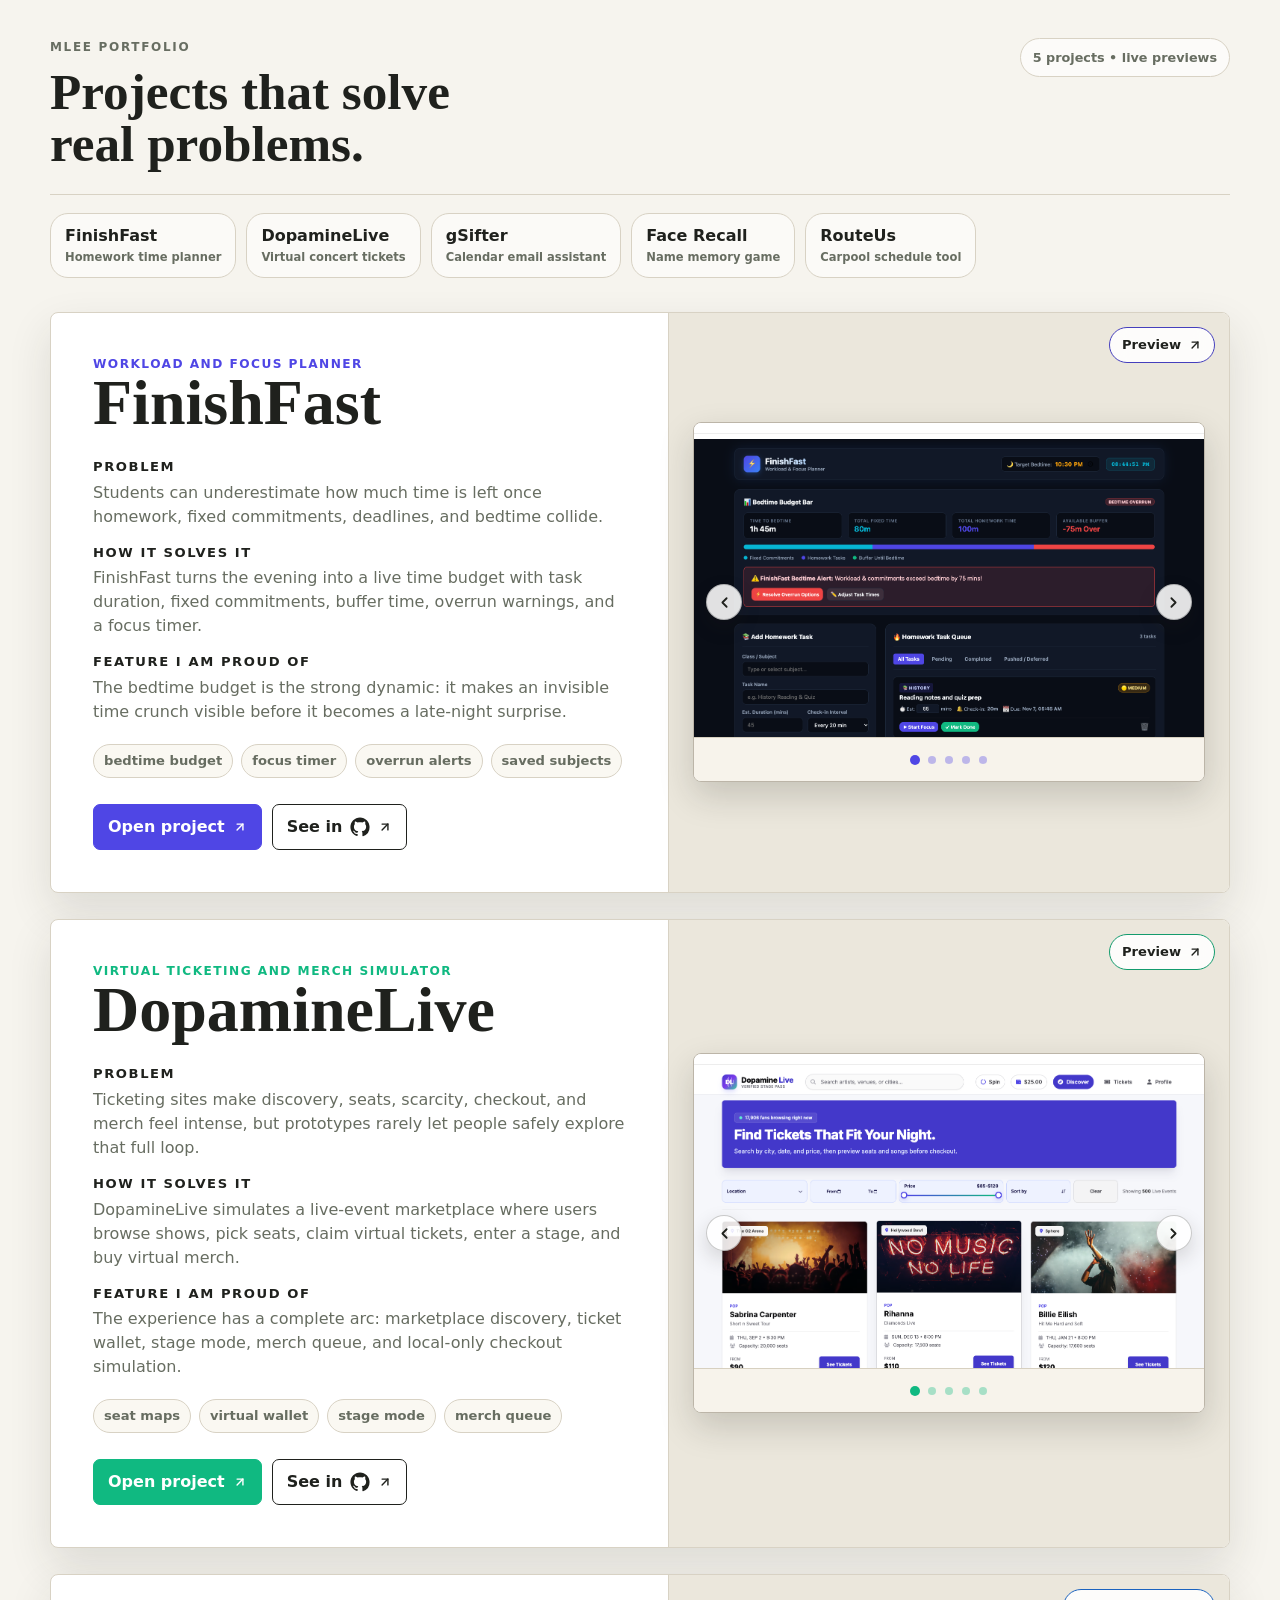
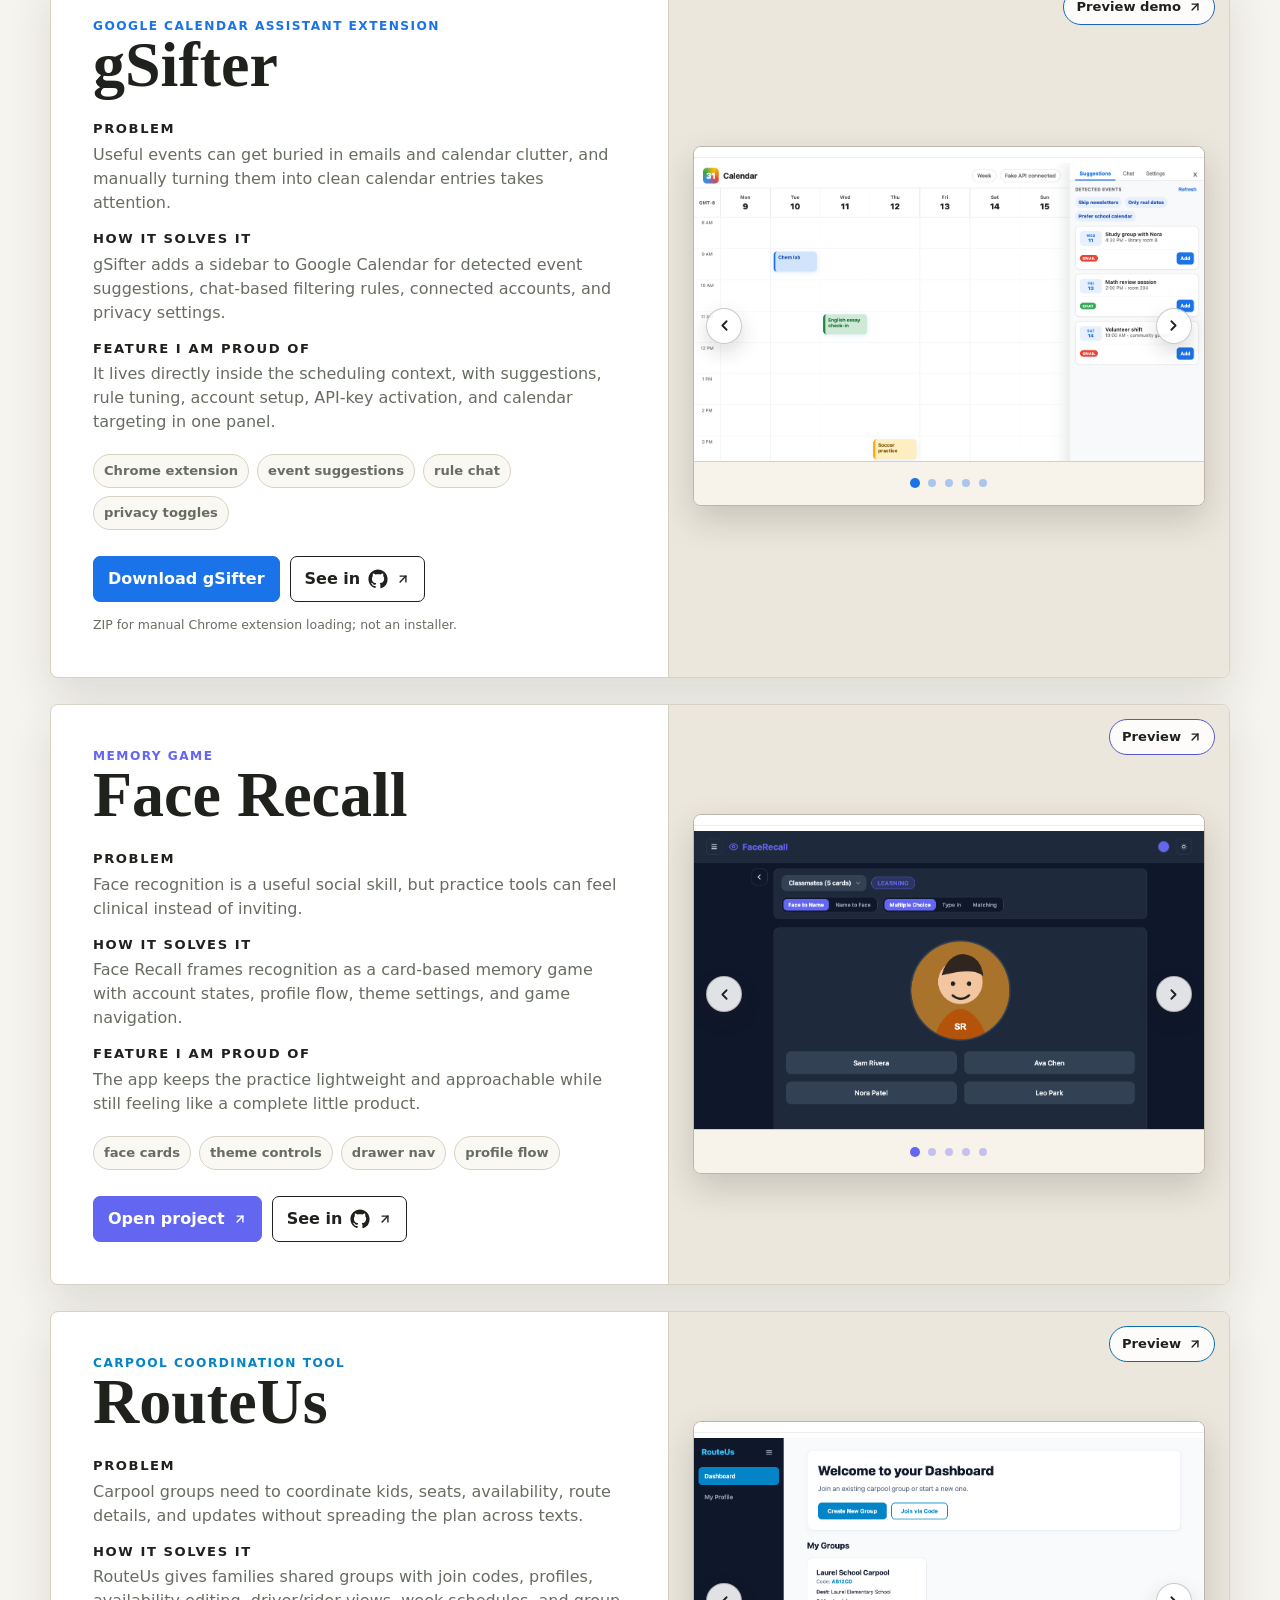
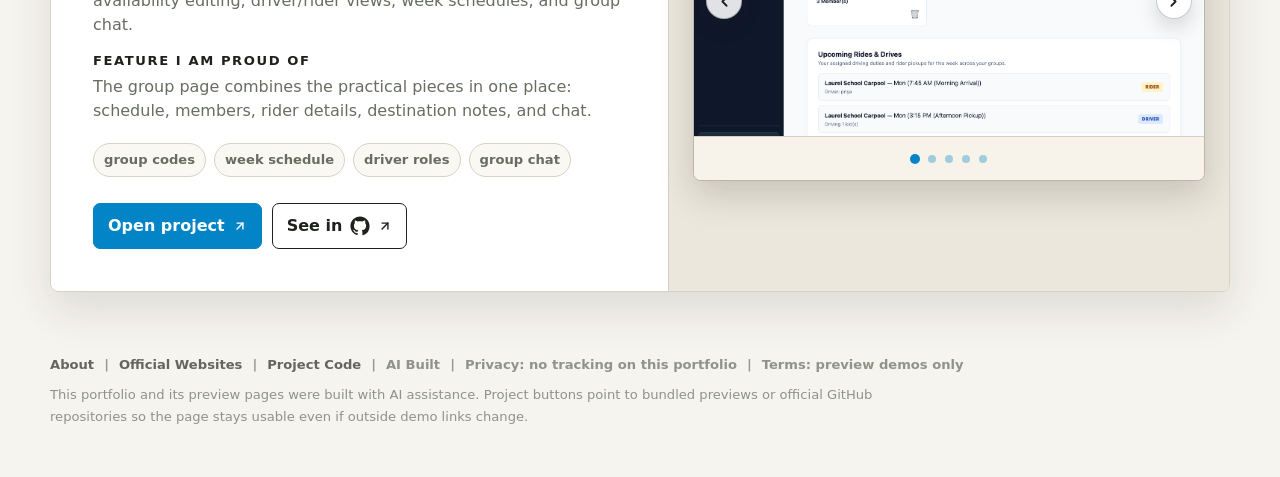
==== index.html @ 90cc6306 "Normalize portfolio preview frames with consistent top lining" ====
<!DOCTYPE html>
<html lang="en">
<head>
  <meta charset="UTF-8">
  <meta name="viewport" content="width=device-width, initial-scale=1.0">
  <title>MLee Portfolio</title>
  <style>
    :root {
      --bg: #f6f4ee;
      --surface: #ffffff;
      --surface-soft: #ebe7dc;
      --ink: #1f211d;
      --muted: #676d61;
      --line: #d8d2c4;
      --shadow: 0 18px 44px rgba(44, 42, 34, 0.12);
      --green: #477463;
      --red: #c8583d;
      --blue: #3d6d8f;
      --violet: #6d6194;
      --gold: #a9732b;
      --radius: 8px;
    }

    * {
      box-sizing: border-box;
    }

    html {
      scroll-behavior: smooth;
    }

    body {
      margin: 0;
      background: var(--bg);
      color: var(--ink);
      font-family: Inter, ui-sans-serif, system-ui, -apple-system, BlinkMacSystemFont, "Segoe UI", sans-serif;
      line-height: 1.5;
    }

    a {
      color: inherit;
    }

    .page {
      width: min(1180px, calc(100% - 36px));
      margin: 0 auto;
    }

    header {
      padding: 38px 0 24px;
      border-bottom: 1px solid var(--line);
      display: flex;
      align-items: flex-start;
      justify-content: space-between;
      gap: 24px;
    }

    .eyebrow {
      margin: 0 0 10px;
      color: var(--muted);
      text-transform: uppercase;
      letter-spacing: 0.14em;
      font-size: 0.75rem;
      font-weight: 800;
    }

    h1 {
      margin: 0;
      max-width: 720px;
      font-size: clamp(2.05rem, 4vw, 3.75rem);
      line-height: 1.02;
      letter-spacing: 0;
      font-family: Georgia, "Times New Roman", serif;
      font-weight: 700;
    }

    .headline-line {
      white-space: nowrap;
    }

    .site-corner {
      border: 1px solid var(--line);
      border-radius: 999px;
      background: rgba(255, 255, 255, 0.66);
      color: var(--muted);
      padding: 9px 12px;
      font-size: 0.8rem;
      font-weight: 850;
      white-space: nowrap;
    }

    .back-top {
      position: fixed;
      right: 22px;
      bottom: 22px;
      width: 48px;
      height: 48px;
      border: 1px solid var(--line);
      border-radius: 50%;
      background: rgba(255, 255, 255, 0.9);
      color: var(--ink);
      display: grid;
      place-items: center;
      box-shadow: 0 12px 30px rgba(44, 42, 34, 0.16);
      cursor: pointer;
      opacity: 0;
      pointer-events: none;
      transform: translateY(10px);
      transition: opacity 180ms ease, transform 180ms ease;
      z-index: 10;
      backdrop-filter: blur(10px);
    }

    .back-top.is-visible {
      opacity: 1;
      pointer-events: auto;
      transform: translateY(0);
    }

    .back-top:hover,
    .back-top:focus-visible {
      outline: 3px solid rgba(31, 33, 29, 0.12);
      outline-offset: 3px;
    }

    .nav {
      display: flex;
      flex-wrap: wrap;
      gap: 10px;
      padding: 18px 0 34px;
    }

    .nav a {
      text-decoration: none;
      padding: 10px 14px;
      border: 1px solid var(--line);
      border-radius: 18px;
      background: rgba(255, 255, 255, 0.55);
      color: var(--muted);
      font-size: 0.88rem;
      font-weight: 700;
      display: grid;
      gap: 1px;
      min-width: 150px;
    }

    .nav a:hover,
    .nav a:focus-visible {
      background: var(--ink);
      color: #fff;
      outline: none;
    }

    .nav strong {
      color: var(--ink);
      font-size: 1rem;
    }

    .nav a:hover strong,
    .nav a:focus-visible strong {
      color: #fff;
    }

    .nav small {
      font-size: 0.72rem;
      font-weight: 750;
    }

    .project {
      --accent: var(--green);
      margin: 0 0 26px;
      background: var(--surface);
      border: 1px solid var(--line);
      border-radius: var(--radius);
      box-shadow: var(--shadow);
      overflow: hidden;
      position: relative;
    }

    .project-toolbar {
      position: absolute;
      top: 14px;
      right: 14px;
      z-index: 2;
      display: flex;
      gap: 8px;
    }

    .mini-link {
      min-height: 36px;
      display: inline-flex;
      align-items: center;
      justify-content: center;
      gap: 7px;
      border-radius: 999px;
      border: 1px solid color-mix(in srgb, var(--accent), #1f211d 20%);
      background: rgba(255, 255, 255, 0.88);
      color: var(--ink);
      padding: 7px 12px;
      text-decoration: none;
      font-size: 0.82rem;
      font-weight: 900;
      backdrop-filter: blur(10px);
    }

    .project-grid {
      display: grid;
      grid-template-columns: minmax(0, 1.05fr) minmax(360px, 0.95fr);
      gap: 0;
      min-height: 460px;
    }

    .project-copy {
      padding: clamp(22px, 4vw, 42px);
      display: flex;
      flex-direction: column;
      justify-content: space-between;
      gap: 26px;
      border-right: 1px solid var(--line);
    }

    .project-top {
      display: grid;
      gap: 18px;
    }

    h2 {
      margin: 0;
      font-family: Georgia, "Times New Roman", serif;
      font-size: clamp(2.5rem, 5vw, 5.8rem);
      line-height: 0.94;
      letter-spacing: 0;
    }

    .type {
      margin: 0;
      color: var(--accent);
      font-weight: 900;
      text-transform: uppercase;
      letter-spacing: 0.12em;
      font-size: 0.76rem;
    }

    .details {
      display: grid;
      gap: 14px;
      margin-top: 6px;
    }

    .detail {
      display: grid;
      gap: 4px;
    }

    .detail h3 {
      margin: 0;
      color: var(--ink);
      font-size: 0.82rem;
      text-transform: uppercase;
      letter-spacing: 0.12em;
    }

    .detail p {
      margin: 0;
      color: var(--muted);
      max-width: 64ch;
    }

    .features {
      display: flex;
      flex-wrap: wrap;
      gap: 8px;
      margin: 2px 0 0;
      padding: 0;
      list-style: none;
    }

    .features li {
      border: 1px solid var(--line);
      border-radius: 999px;
      background: #faf8f2;
      color: var(--muted);
      padding: 6px 10px;
      font-size: 0.82rem;
      font-weight: 700;
    }

    .actions {
      display: flex;
      flex-wrap: wrap;
      gap: 10px;
    }

    .button {
      min-height: 44px;
      display: inline-flex;
      align-items: center;
      justify-content: center;
      gap: 8px;
      border-radius: 7px;
      border: 1px solid var(--ink);
      padding: 10px 14px;
      text-decoration: none;
      font-weight: 850;
      background: #fff;
      color: var(--ink);
    }

    .button.primary {
      background: var(--accent);
      color: white;
      border-color: var(--accent);
    }

    .button:hover,
    .button:focus-visible {
      transform: translateY(-1px);
      outline: 3px solid color-mix(in srgb, var(--accent), transparent 72%);
      outline-offset: 2px;
    }

    .preview {
      background: var(--surface-soft);
      min-height: 460px;
      padding: 24px;
      display: grid;
      gap: 14px;
      align-content: center;
    }

    .screenshot-carousel {
      height: 360px;
      border: 1px solid #bcb5a8;
      border-radius: 8px;
      overflow: hidden;
      background: #fff;
      box-shadow: 0 14px 34px rgba(35, 32, 26, 0.18);
      display: grid;
      grid-template-rows: 1fr auto;
      position: relative;
    }

    .screenshot-carousel::before {
      content: "";
      position: absolute;
      top: 0;
      left: 0;
      right: 0;
      height: 10px;
      background: #fff;
      border-bottom: 1px solid rgba(31, 33, 29, 0.08);
      z-index: 1;
      pointer-events: none;
    }

    .screenshot-carousel:focus-visible {
      outline: 3px solid color-mix(in srgb, var(--accent), transparent 62%);
      outline-offset: 4px;
    }

    .carousel-arrow {
      position: absolute;
      top: 50%;
      transform: translateY(-50%);
      width: 36px;
      height: 36px;
      border: 1px solid rgba(31, 33, 29, 0.24);
      border-radius: 50%;
      background: rgba(255, 255, 255, 0.88);
      color: var(--ink);
      display: grid;
      place-items: center;
      cursor: pointer;
      z-index: 2;
      box-shadow: 0 8px 20px rgba(35, 32, 26, 0.16);
    }

    .carousel-arrow:hover,
    .carousel-arrow:focus-visible {
      outline: 3px solid color-mix(in srgb, var(--accent), transparent 72%);
      outline-offset: 2px;
    }

    .carousel-arrow.prev {
      left: 12px;
    }

    .carousel-arrow.next {
      right: 12px;
    }

    .dot {
      width: 8px;
      height: 8px;
      border-radius: 50%;
      background: var(--accent);
      opacity: 0.35;
      border: 0;
      padding: 0;
      cursor: pointer;
    }

    .dot.is-active {
      opacity: 1;
      transform: scale(1.25);
    }

    .shot-track {
      display: flex;
      overflow: hidden;
      scroll-snap-type: x mandatory;
      scrollbar-width: none;
    }

    .shot-track::-webkit-scrollbar {
      display: none;
    }

    .shot {
      flex: 0 0 100%;
      min-width: 100%;
      scroll-snap-align: start;
      background: #fff;
    }

    .shot img {
      display: block;
      width: 100%;
      height: 315px;
      object-fit: cover;
      object-position: top left;
    }

    .shot-dots {
      min-height: 44px;
      display: flex;
      align-items: center;
      justify-content: center;
      gap: 9px;
      background: #f7f3eb;
      border-top: 1px solid #d7d0c0;
    }

    .github-icon {
      width: 20px;
      height: 20px;
      display: block;
      flex: 0 0 auto;
    }

    .arrow-icon {
      width: 14px;
      height: 14px;
      display: block;
    }

    .download-note {
      color: var(--muted);
      font-size: 0.78rem;
      margin: -12px 0 0;
      max-width: 100%;
      white-space: nowrap;
      overflow: hidden;
      text-overflow: ellipsis;
    }

    .site-footer {
      padding: 36px 0 48px;
      color: rgba(103, 109, 97, 0.72);
      font-size: 0.82rem;
      line-height: 1.7;
    }

    .footer-links {
      display: flex;
      flex-wrap: wrap;
      gap: 7px 10px;
      align-items: center;
      margin: 0 0 8px;
      font-weight: 750;
    }

    .footer-links a {
      text-decoration: none;
      color: rgba(31, 33, 29, 0.68);
    }

    .footer-links a:hover,
    .footer-links a:focus-visible {
      color: var(--ink);
      outline: none;
    }

    .footer-separator {
      color: rgba(31, 33, 29, 0.44);
      font-weight: 900;
    }

    .footer-note {
      margin: 0;
      max-width: 860px;
    }

    @media (max-width: 900px) {
      header,
      .project-grid {
        grid-template-columns: 1fr;
      }

      header {
        display: grid;
      }

      .project-copy {
        border-right: 0;
        border-bottom: 1px solid var(--line);
      }

      .preview,
      .screenshot-carousel {
        min-height: 0;
      }

      .preview {
        padding: 18px;
      }
    }

    @media (max-width: 620px) {
      .page {
        width: min(100% - 24px, 1180px);
      }

      header {
        padding-top: 28px;
      }

      .screenshot-carousel {
        height: 245px;
      }

      .shot img {
        height: 201px;
      }

      .headline-line {
        white-space: normal;
      }

      .project-toolbar {
        position: static;
        padding: 14px 14px 0;
        justify-content: flex-end;
      }
    }
  </style>
</head>
<body>
  <div class="page">
    <header id="top">
      <div>
        <p class="eyebrow">MLee Portfolio</p>
        <h1><span class="headline-line">Projects that solve</span><br><span class="headline-line">real problems.</span></h1>
      </div>
      <div class="site-corner">5 projects • live previews</div>
    </header>

    <nav class="nav" id="nav" aria-label="Project navigation"></nav>
    <main id="projects"></main>
    <footer class="site-footer" aria-label="Portfolio information">
      <div class="footer-links">
        <a href="#top">About</a>
        <span class="footer-separator">|</span>
        <a href="https://github.com/MLee12345" target="_blank" rel="noreferrer">Official Websites</a>
        <span class="footer-separator">|</span>
        <a href="https://github.com/MLee12345" target="_blank" rel="noreferrer">Project Code</a>
        <span class="footer-separator">|</span>
        <span>AI Built</span>
        <span class="footer-separator">|</span>
        <span>Privacy: no tracking on this portfolio</span>
        <span class="footer-separator">|</span>
        <span>Terms: preview demos only</span>
      </div>
      <p class="footer-note">This portfolio and its preview pages were built with AI assistance. Project buttons point to bundled previews or official GitHub repositories so the page stays usable even if outside demo links change.</p>
    </footer>
    <button class="back-top" id="backTop" type="button" aria-label="Back to top">
      <svg aria-hidden="true" width="19" height="19" viewBox="0 0 24 24" fill="none" stroke="currentColor" stroke-width="2.6" stroke-linecap="round" stroke-linejoin="round">
        <path d="m18 15-6-6-6 6"></path>
      </svg>
    </button>

  </div>

  <script>
    const projects = [
      {
        id: "finish-fast",
        name: "FinishFast",
        repo: "finish_fast",
        type: "Workload and focus planner",
        accent: "#4f46e5",
        label: "Homework time planner",
        live: "assets/previews/finish_fast/index.html",
        code: "https://github.com/MLee12345/finish_fast",
        screenshots: [
          { src: "assets/screenshots/finish-fast-budget.png", alt: "FinishFast bedtime budget and homework queue" },
          { src: "assets/screenshots/finish-fast-overrun-options.png", alt: "FinishFast overrun resolution options" },
          { src: "assets/screenshots/finish-fast-focus.png", alt: "FinishFast focus timer screen" },
          { src: "assets/screenshots/finish-fast-checkin.png", alt: "FinishFast focus check-in prompt" },
          { src: "assets/screenshots/finish-fast-completed.png", alt: "FinishFast completed task filter" }
        ],
        problem: "Students can underestimate how much time is left once homework, fixed commitments, deadlines, and bedtime collide.",
        solution: "FinishFast turns the evening into a live time budget with task duration, fixed commitments, buffer time, overrun warnings, and a focus timer.",
        proud: "The bedtime budget is the strong dynamic: it makes an invisible time crunch visible before it becomes a late-night surprise.",
        features: ["bedtime budget", "focus timer", "overrun alerts", "saved subjects"]
      },
      {
        id: "dopamine-live",
        name: "DopamineLive",
        repo: "dopamine_live",
        type: "Virtual ticketing and merch simulator",
        accent: "#10b981",
        label: "Virtual concert tickets",
        live: "assets/previews/dopamine_live/index.html",
        code: "https://github.com/MLee12345/dopamine_live",
        screenshots: [
          { src: "assets/screenshots/dopamine-live-discover.png", alt: "DopamineLive concert discovery marketplace" },
          { src: "assets/screenshots/dopamine-live-seats.png", alt: "DopamineLive seat selection flow" },
          { src: "assets/screenshots/dopamine-live-checkout.png", alt: "DopamineLive checkout screen" },
          { src: "assets/screenshots/dopamine-live-profile.png", alt: "DopamineLive profile history screen" },
          { src: "assets/screenshots/dopamine-live-wallet.png", alt: "DopamineLive ticket wallet screen" }
        ],
        problem: "Ticketing sites make discovery, seats, scarcity, checkout, and merch feel intense, but prototypes rarely let people safely explore that full loop.",
        solution: "DopamineLive simulates a live-event marketplace where users browse shows, pick seats, claim virtual tickets, enter a stage, and buy virtual merch.",
        proud: "The experience has a complete arc: marketplace discovery, ticket wallet, stage mode, merch queue, and local-only checkout simulation.",
        features: ["seat maps", "virtual wallet", "stage mode", "merch queue"]
      },
      {
        id: "gsifter",
        name: "gSifter",
        repo: "gSifter",
        type: "Google Calendar assistant extension",
        accent: "#1a73e8",
        label: "Calendar email assistant",
        live: "assets/gsifter-demo.html",
        previewText: "Preview demo",
        code: "https://github.com/MLee12345/gSifter",
        download: "assets/gSifter-extension.zip",
        downloadNote: "ZIP for manual Chrome extension loading; not an installer.",
        screenshots: [
          { src: "assets/screenshots/gsifter-calendar-sidebar.png", alt: "gSifter mock calendar with sidebar suggestions" },
          { src: "assets/screenshots/gsifter-add-event.png", alt: "gSifter adding a detected event to the mock calendar" },
          { src: "assets/screenshots/gsifter-chat-rules.png", alt: "gSifter chat rules beside mock calendar" },
          { src: "assets/screenshots/gsifter-fake-api-rule.png", alt: "gSifter fake API chat rule saved" },
          { src: "assets/screenshots/gsifter-settings.png", alt: "gSifter fake API settings panel" }
        ],
        problem: "Useful events can get buried in emails and calendar clutter, and manually turning them into clean calendar entries takes attention.",
        solution: "gSifter adds a sidebar to Google Calendar for detected event suggestions, chat-based filtering rules, connected accounts, and privacy settings.",
        proud: "It lives directly inside the scheduling context, with suggestions, rule tuning, account setup, API-key activation, and calendar targeting in one panel.",
        features: ["Chrome extension", "event suggestions", "rule chat", "privacy toggles"]
      },
      {
        id: "face-recall",
        name: "Face Recall",
        repo: "face_recall",
        type: "Memory game",
        accent: "#6366f1",
        label: "Name memory game",
        live: "assets/previews/face_recall/index.html",
        code: "https://github.com/MLee12345/face_recall",
        screenshots: [
          { src: "assets/screenshots/face-recall-game.png", alt: "Face Recall quiz mode" },
          { src: "assets/screenshots/face-recall-match.png", alt: "Face Recall matching mode" },
          { src: "assets/screenshots/face-recall-decks.png", alt: "Face Recall deck management screen" },
          { src: "assets/screenshots/face-recall-welcome.png", alt: "Face Recall welcome screen" },
          { src: "assets/screenshots/face-recall-leaderboard.png", alt: "Face Recall leaderboard screen" }
        ],
        problem: "Face recognition is a useful social skill, but practice tools can feel clinical instead of inviting.",
        solution: "Face Recall frames recognition as a card-based memory game with account states, profile flow, theme settings, and game navigation.",
        proud: "The app keeps the practice lightweight and approachable while still feeling like a complete little product.",
        features: ["face cards", "theme controls", "drawer nav", "profile flow"]
      },
      {
        id: "route-us",
        name: "RouteUs",
        repo: "route_us",
        type: "Carpool coordination tool",
        accent: "#0284c7",
        label: "Carpool schedule tool",
        live: "assets/previews/route_us/index.html",
        code: "https://github.com/MLee12345/route_us",
        screenshots: [
          { src: "assets/screenshots/route-us-dashboard.png", alt: "RouteUs dashboard with carpool group" },
          { src: "assets/screenshots/route-us-group.png", alt: "RouteUs group schedule calendar" },
          { src: "assets/screenshots/route-us-availability.png", alt: "RouteUs availability editing screen" },
          { src: "assets/screenshots/route-us-profile.png", alt: "RouteUs profile settings screen" },
          { src: "assets/screenshots/route-us-dark.png", alt: "RouteUs dark mode dashboard" }
        ],
        problem: "Carpool groups need to coordinate kids, seats, availability, route details, and updates without spreading the plan across texts.",
        solution: "RouteUs gives families shared groups with join codes, profiles, availability editing, driver/rider views, week schedules, and group chat.",
        proud: "The group page combines the practical pieces in one place: schedule, members, rider details, destination notes, and chat.",
        features: ["group codes", "week schedule", "driver roles", "group chat"]
      }
    ];

    function arrowIcon() {
      return `<svg class="arrow-icon" aria-hidden="true" viewBox="0 0 24 24" fill="none" stroke="currentColor" stroke-width="2.4" stroke-linecap="round" stroke-linejoin="round"><path d="M7 17 17 7"></path><path d="M7 7h10v10"></path></svg>`;
    }

    function githubIcon() {
      return `<svg class="github-icon" aria-hidden="true" viewBox="0 0 24 24" fill="currentColor"><path d="M12 .5C5.65.5.5 5.65.5 12c0 5.08 3.29 9.38 7.86 10.9.58.1.79-.25.79-.56v-2.02c-3.2.7-3.88-1.36-3.88-1.36-.52-1.33-1.28-1.69-1.28-1.69-1.05-.72.08-.7.08-.7 1.16.08 1.77 1.19 1.77 1.19 1.03 1.76 2.7 1.25 3.36.96.1-.75.4-1.25.73-1.54-2.55-.29-5.23-1.27-5.23-5.67 0-1.25.45-2.28 1.18-3.08-.12-.29-.51-1.46.11-3.04 0 0 .97-.31 3.16 1.18.92-.26 1.9-.38 2.87-.39.98 0 1.96.13 2.88.39 2.19-1.49 3.15-1.18 3.15-1.18.63 1.58.24 2.75.12 3.04.74.8 1.18 1.83 1.18 3.08 0 4.41-2.69 5.38-5.25 5.66.41.36.78 1.06.78 2.14v3.17c0 .31.21.67.8.56A11.5 11.5 0 0 0 23.5 12C23.5 5.65 18.35.5 12 .5Z"/></svg>`;
    }

    function previewMarkup(project) {
      return `
        <div class="screenshot-carousel" data-carousel="${project.id}" aria-label="${project.name} screenshots" tabindex="0">
          <button class="carousel-arrow prev" type="button" aria-label="Previous ${project.name} screenshot">
            <svg aria-hidden="true" width="17" height="17" viewBox="0 0 24 24" fill="none" stroke="currentColor" stroke-width="2.5" stroke-linecap="round" stroke-linejoin="round"><path d="m15 18-6-6 6-6"></path></svg>
          </button>
          <div class="shot-track">
            ${project.screenshots.map((shot, imageIndex) => `
              <figure class="shot" id="${project.id}-shot-${imageIndex}">
                <img src="${shot.src}" alt="${shot.alt}">
              </figure>
            `).join("")}
          </div>
          <button class="carousel-arrow next" type="button" aria-label="Next ${project.name} screenshot">
            <svg aria-hidden="true" width="17" height="17" viewBox="0 0 24 24" fill="none" stroke="currentColor" stroke-width="2.5" stroke-linecap="round" stroke-linejoin="round"><path d="m9 18 6-6-6-6"></path></svg>
          </button>
          <div class="shot-dots" aria-label="${project.name} screenshot pages">
            ${project.screenshots.map((_, imageIndex) => `<button class="dot ${imageIndex === 0 ? "is-active" : ""}" type="button" data-slide="${imageIndex}" aria-label="Show screenshot ${imageIndex + 1}"></button>`).join("")}
          </div>
        </div>`;
    }

    function render() {
      const nav = document.getElementById("nav");
      const mount = document.getElementById("projects");

      nav.innerHTML = projects.map(project => `<a href="#${project.id}"><strong>${project.name}</strong><small>${project.label}</small></a>`).join("");

      mount.innerHTML = projects.map((project, index) => `
        <article class="project" id="${project.id}" style="--accent:${project.accent}">
          <div class="project-toolbar">
            <a class="mini-link" href="${project.live}" target="_blank" rel="noreferrer">${project.previewText || "Preview"} ${arrowIcon()}</a>
          </div>
          <div class="project-grid">
            <section class="project-copy">
              <div class="project-top">
                <div>
                  <p class="type">${project.type}</p>
                  <h2>${project.name}</h2>
                </div>
                <div class="details">
                  <div class="detail">
                    <h3>Problem</h3>
                    <p>${project.problem}</p>
                  </div>
                  <div class="detail">
                    <h3>How it solves it</h3>
                    <p>${project.solution}</p>
                  </div>
                  <div class="detail">
                    <h3>Feature I am proud of</h3>
                    <p>${project.proud}</p>
                  </div>
                </div>
                <ul class="features">
                  ${project.features.map(feature => `<li>${feature}</li>`).join("")}
                </ul>
              </div>
              <div class="actions">
                ${project.download ? `<a class="button primary" href="${project.download}" download>Download gSifter</a>` : `<a class="button primary" href="${project.live}" target="_blank" rel="noreferrer">Open project ${arrowIcon()}</a>`}
                <a class="button" href="${project.code}" target="_blank" rel="noreferrer" title="View code on GitHub" aria-label="View ${project.name} code on GitHub">See in ${githubIcon()}${arrowIcon()}</a>
              </div>
              ${project.downloadNote ? `<p class="download-note">${project.downloadNote}</p>` : ""}
            </section>
            <section class="preview">
              ${previewMarkup(project)}
            </section>
          </div>
        </article>
      `).join("");
    }

    render();

    document.querySelectorAll(".screenshot-carousel").forEach((carousel) => {
      const track = carousel.querySelector(".shot-track");
      const dots = Array.from(carousel.querySelectorAll(".dot"));
      const prev = carousel.querySelector(".carousel-arrow.prev");
      const next = carousel.querySelector(".carousel-arrow.next");
      let activeSlide = 0;
      const updateDots = () => {
        dots.forEach((dot, index) => dot.classList.toggle("is-active", index === activeSlide));
      };
      const goToSlide = (index) => {
        activeSlide = (index + dots.length) % dots.length;
        track.scrollTo({ left: activeSlide * track.clientWidth, behavior: "smooth" });
        updateDots();
      };

      dots.forEach((dot, index) => {
        dot.addEventListener("click", () => {
          goToSlide(index);
        });
      });
      prev.addEventListener("click", () => goToSlide(activeSlide - 1));
      next.addEventListener("click", () => goToSlide(activeSlide + 1));
      carousel.addEventListener("keydown", (event) => {
        if (event.key === "ArrowLeft") {
          event.preventDefault();
          goToSlide(activeSlide - 1);
        }
        if (event.key === "ArrowRight") {
          event.preventDefault();
          goToSlide(activeSlide + 1);
        }
      });
      updateDots();
    });

    const backTop = document.getElementById("backTop");
    const updateBackTop = () => {
      backTop.classList.toggle("is-visible", window.scrollY > 520);
    };

    backTop.addEventListener("click", () => {
      window.scrollTo({ top: 0, behavior: "smooth" });
    });

    window.addEventListener("scroll", updateBackTop, { passive: true });
    updateBackTop();
  </script>
</body>
</html>
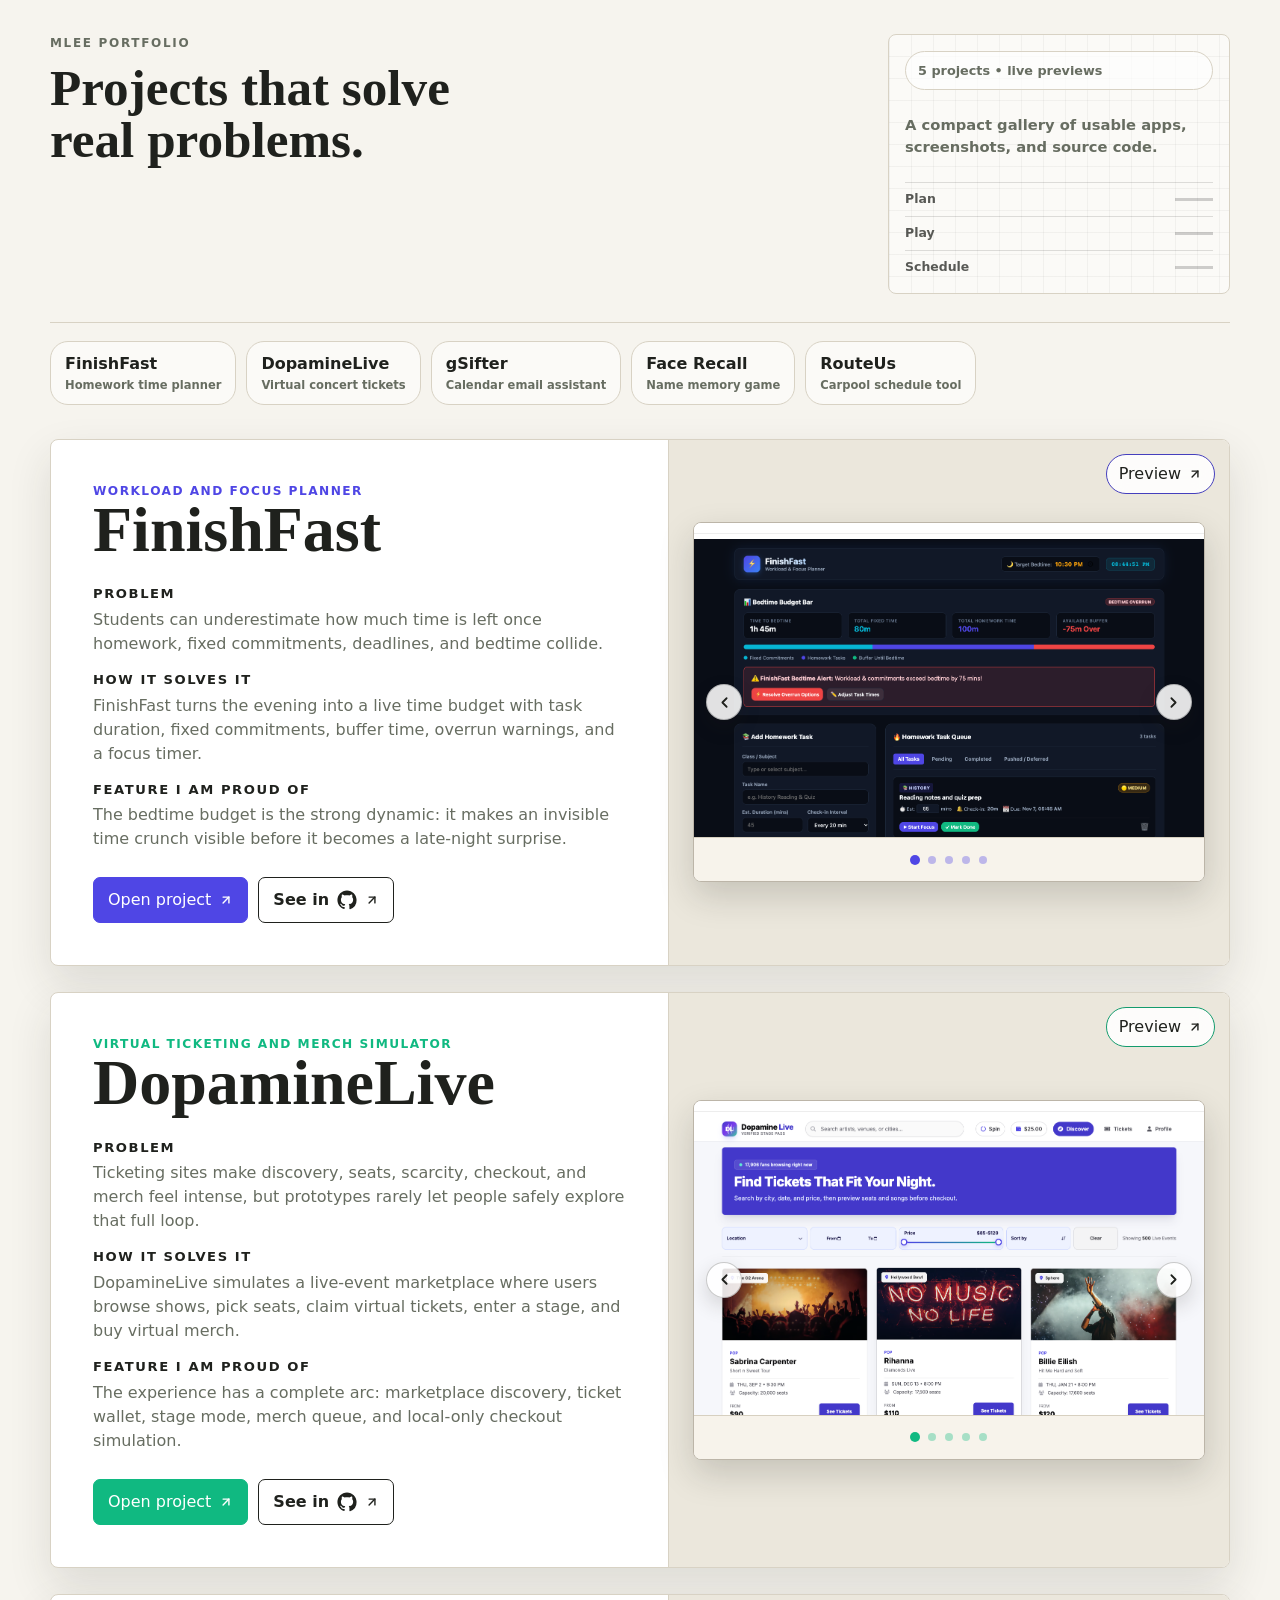
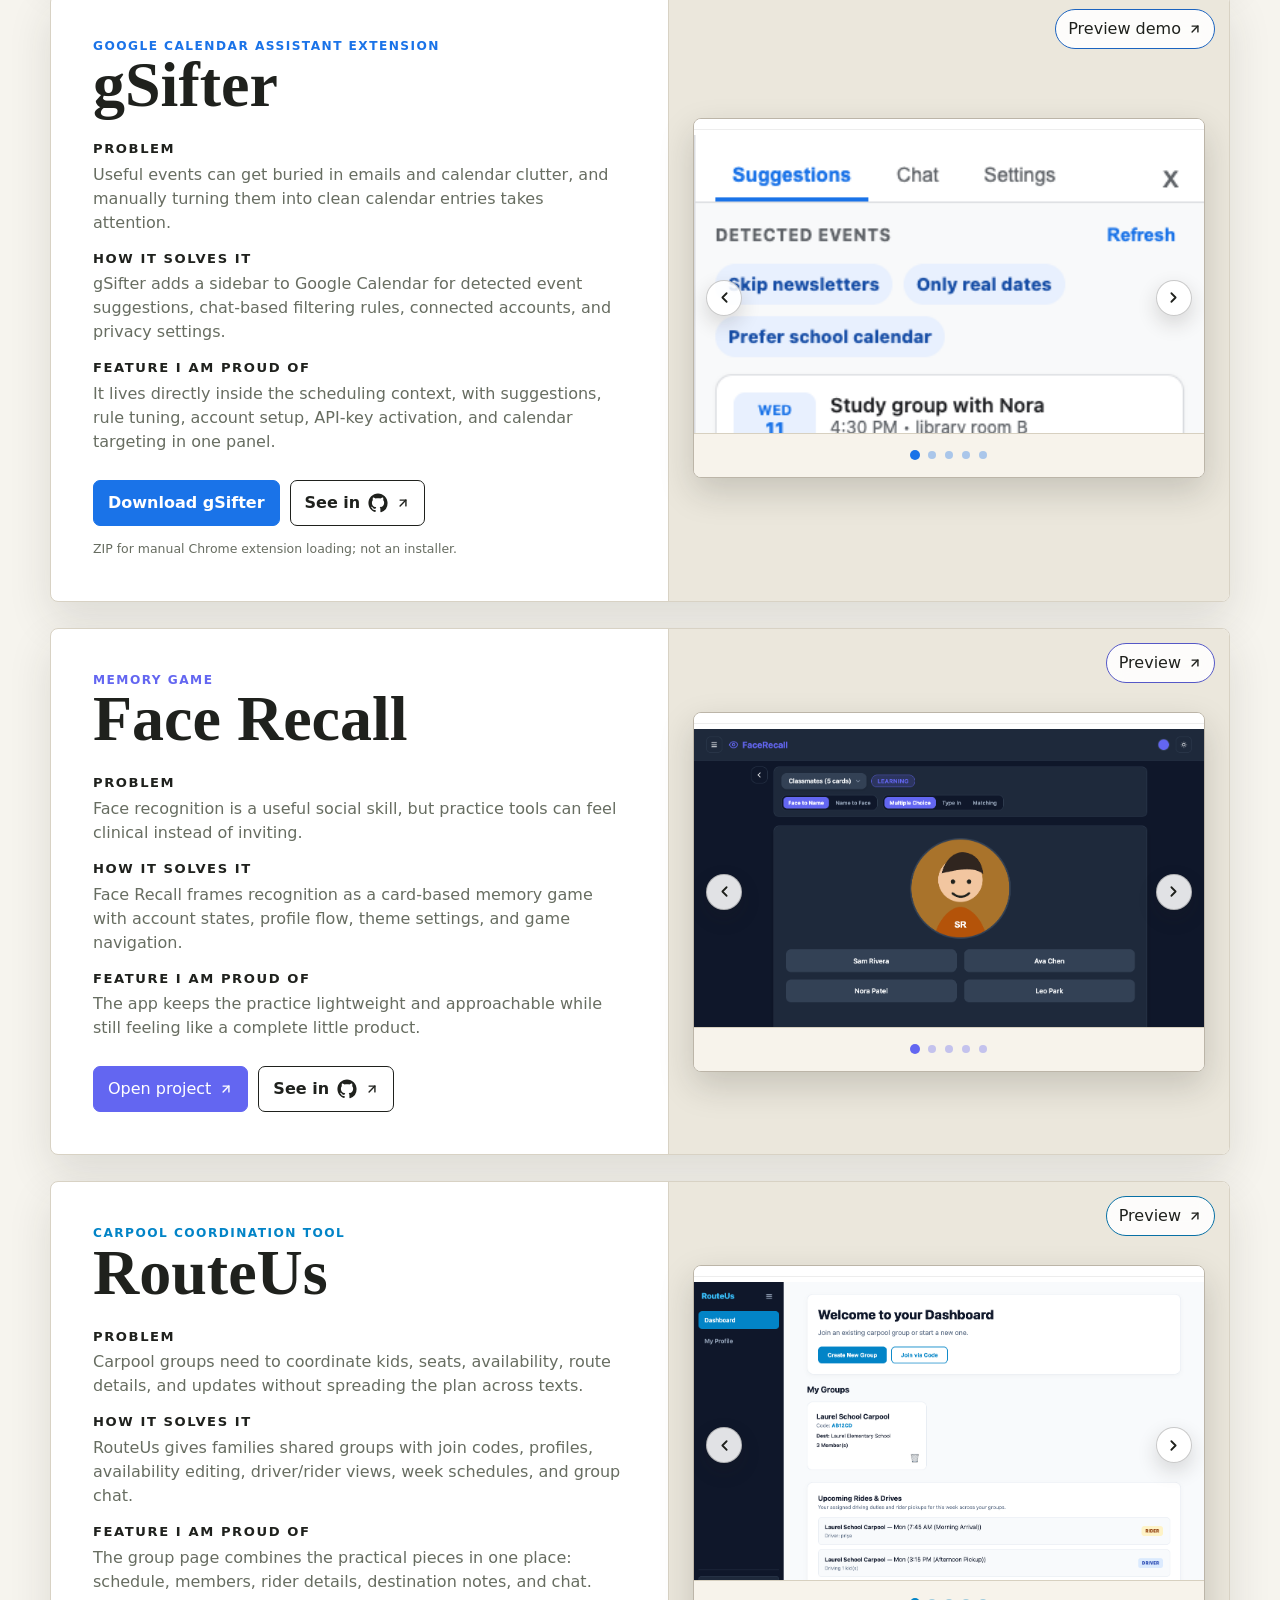
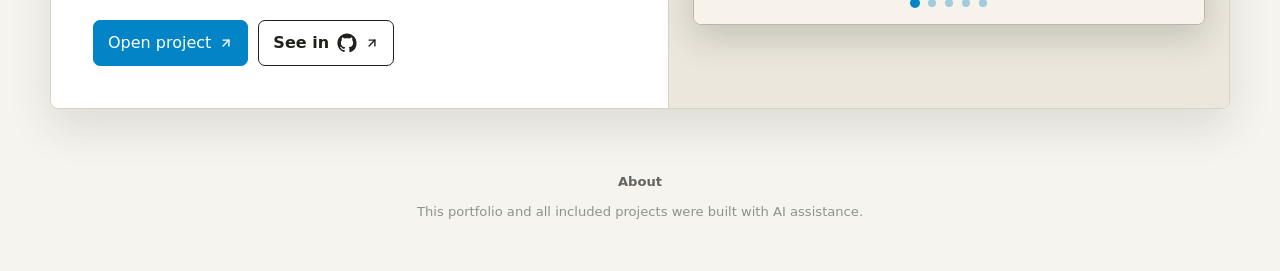
==== commit f64c6f55: "Refine portfolio layout, modal previews, footer, and gSifter screenshots" ====
--- a/index.html
+++ b/index.html
@@ -47,11 +47,11 @@
     }
 
     header {
-      padding: 38px 0 24px;
+      padding: 34px 0 28px;
       border-bottom: 1px solid var(--line);
-      display: flex;
-      align-items: flex-start;
-      justify-content: space-between;
+      display: grid;
+      grid-template-columns: minmax(0, 1fr) minmax(260px, 0.42fr);
+      align-items: stretch;
       gap: 24px;
     }
 
@@ -87,6 +87,54 @@
       font-size: 0.8rem;
       font-weight: 850;
       white-space: nowrap;
+    }
+
+    .hero-panel {
+      border: 1px solid var(--line);
+      border-radius: var(--radius);
+      background:
+        linear-gradient(90deg, rgba(31, 33, 29, 0.045) 1px, transparent 1px),
+        linear-gradient(0deg, rgba(31, 33, 29, 0.045) 1px, transparent 1px),
+        rgba(255, 255, 255, 0.58);
+      background-size: 22px 22px;
+      padding: 16px;
+      display: grid;
+      align-content: space-between;
+      gap: 24px;
+      min-height: 174px;
+    }
+
+    .hero-panel p {
+      margin: 0;
+      color: var(--muted);
+      font-size: 0.92rem;
+      font-weight: 650;
+      max-width: 28ch;
+    }
+
+    .hero-stack {
+      display: grid;
+      gap: 7px;
+    }
+
+    .hero-stack span {
+      display: flex;
+      align-items: center;
+      justify-content: space-between;
+      gap: 10px;
+      border-top: 1px solid rgba(31, 33, 29, 0.14);
+      padding-top: 7px;
+      color: rgba(31, 33, 29, 0.74);
+      font-size: 0.78rem;
+      font-weight: 850;
+    }
+
+    .hero-stack span::after {
+      content: "";
+      width: 38px;
+      height: 3px;
+      background: currentColor;
+      opacity: 0.28;
     }
 
     .back-top {
@@ -201,6 +249,12 @@
       font-size: 0.82rem;
       font-weight: 900;
       backdrop-filter: blur(10px);
+      cursor: pointer;
+    }
+
+    button.mini-link,
+    button.button {
+      font: inherit;
     }
 
     .project-grid {
@@ -264,25 +318,6 @@
       margin: 0;
       color: var(--muted);
       max-width: 64ch;
-    }
-
-    .features {
-      display: flex;
-      flex-wrap: wrap;
-      gap: 8px;
-      margin: 2px 0 0;
-      padding: 0;
-      list-style: none;
-    }
-
-    .features li {
-      border: 1px solid var(--line);
-      border-radius: 999px;
-      background: #faf8f2;
-      color: var(--muted);
-      padding: 6px 10px;
-      font-size: 0.82rem;
-      font-weight: 700;
     }
 
     .actions {
@@ -469,6 +504,7 @@
       color: rgba(103, 109, 97, 0.72);
       font-size: 0.82rem;
       line-height: 1.7;
+      text-align: center;
     }
 
     .footer-links {
@@ -476,6 +512,7 @@
       flex-wrap: wrap;
       gap: 7px 10px;
       align-items: center;
+      justify-content: center;
       margin: 0 0 8px;
       font-weight: 750;
     }
@@ -497,18 +534,80 @@
     }
 
     .footer-note {
-      margin: 0;
+      margin: 0 auto;
       max-width: 860px;
     }
 
+    .preview-modal {
+      position: fixed;
+      inset: 0;
+      z-index: 40;
+      display: none;
+      place-items: center;
+      padding: 28px;
+      background: rgba(31, 33, 29, 0.48);
+      backdrop-filter: blur(7px);
+    }
+
+    .preview-modal.is-open {
+      display: grid;
+    }
+
+    .modal-window {
+      width: min(1180px, 96vw);
+      height: min(760px, 88vh);
+      border-radius: 8px;
+      overflow: hidden;
+      background: #fff;
+      box-shadow: 0 30px 90px rgba(14, 15, 13, 0.34);
+      display: grid;
+      grid-template-rows: auto 1fr;
+    }
+
+    .modal-bar {
+      min-height: 48px;
+      display: flex;
+      align-items: center;
+      justify-content: space-between;
+      gap: 14px;
+      padding: 0 12px 0 16px;
+      border-bottom: 1px solid var(--line);
+      background: #fbfaf6;
+      color: var(--ink);
+      font-weight: 850;
+    }
+
+    .modal-close {
+      width: 34px;
+      height: 34px;
+      border-radius: 50%;
+      border: 1px solid var(--line);
+      background: #fff;
+      color: var(--ink);
+      cursor: pointer;
+      font-size: 1.2rem;
+      line-height: 1;
+    }
+
+    .modal-frame {
+      width: 100%;
+      height: 100%;
+      border: 0;
+      background: #fff;
+    }
+
+    body.modal-open {
+      overflow: hidden;
+    }
+
     @media (max-width: 900px) {
-      header,
       .project-grid {
         grid-template-columns: 1fr;
       }
 
       header {
         display: grid;
+        grid-template-columns: 1fr;
       }
 
       .project-copy {
@@ -551,6 +650,15 @@
         position: static;
         padding: 14px 14px 0;
         justify-content: flex-end;
+      }
+
+      .preview-modal {
+        padding: 12px;
+      }
+
+      .modal-window {
+        width: 100%;
+        height: 88vh;
       }
     }
   </style>
@@ -562,27 +670,34 @@
         <p class="eyebrow">MLee Portfolio</p>
         <h1><span class="headline-line">Projects that solve</span><br><span class="headline-line">real problems.</span></h1>
       </div>
-      <div class="site-corner">5 projects • live previews</div>
+      <aside class="hero-panel" aria-label="Portfolio overview">
+        <div class="site-corner">5 projects • live previews</div>
+        <p>A compact gallery of usable apps, screenshots, and source code.</p>
+        <div class="hero-stack" aria-hidden="true">
+          <span>Plan</span>
+          <span>Play</span>
+          <span>Schedule</span>
+        </div>
+      </aside>
     </header>
 
     <nav class="nav" id="nav" aria-label="Project navigation"></nav>
     <main id="projects"></main>
     <footer class="site-footer" aria-label="Portfolio information">
       <div class="footer-links">
-        <a href="#top">About</a>
-        <span class="footer-separator">|</span>
-        <a href="https://github.com/MLee12345" target="_blank" rel="noreferrer">Official Websites</a>
-        <span class="footer-separator">|</span>
-        <a href="https://github.com/MLee12345" target="_blank" rel="noreferrer">Project Code</a>
-        <span class="footer-separator">|</span>
-        <span>AI Built</span>
-        <span class="footer-separator">|</span>
-        <span>Privacy: no tracking on this portfolio</span>
-        <span class="footer-separator">|</span>
-        <span>Terms: preview demos only</span>
+        <a href="about.html">About</a>
       </div>
-      <p class="footer-note">This portfolio and its preview pages were built with AI assistance. Project buttons point to bundled previews or official GitHub repositories so the page stays usable even if outside demo links change.</p>
+      <p class="footer-note">This portfolio and all included projects were built with AI assistance.</p>
     </footer>
+    <div class="preview-modal" id="previewModal" role="dialog" aria-modal="true" aria-labelledby="previewTitle">
+      <div class="modal-window">
+        <div class="modal-bar">
+          <span id="previewTitle">Project preview</span>
+          <button class="modal-close" id="closePreview" type="button" aria-label="Close preview">×</button>
+        </div>
+        <iframe class="modal-frame" id="previewFrame" title="Project preview"></iframe>
+      </div>
+    </div>
     <button class="back-top" id="backTop" type="button" aria-label="Back to top">
       <svg aria-hidden="true" width="19" height="19" viewBox="0 0 24 24" fill="none" stroke="currentColor" stroke-width="2.6" stroke-linecap="round" stroke-linejoin="round">
         <path d="m18 15-6-6-6 6"></path>
@@ -592,6 +707,11 @@
   </div>
 
   <script>
+    if ("scrollRestoration" in history) {
+      history.scrollRestoration = "manual";
+    }
+    window.scrollTo(0, 0);
+
     const projects = [
       {
         id: "finish-fast",
@@ -648,11 +768,11 @@
         download: "assets/gSifter-extension.zip",
         downloadNote: "ZIP for manual Chrome extension loading; not an installer.",
         screenshots: [
-          { src: "assets/screenshots/gsifter-calendar-sidebar.png", alt: "gSifter mock calendar with sidebar suggestions" },
-          { src: "assets/screenshots/gsifter-add-event.png", alt: "gSifter adding a detected event to the mock calendar" },
-          { src: "assets/screenshots/gsifter-chat-rules.png", alt: "gSifter chat rules beside mock calendar" },
-          { src: "assets/screenshots/gsifter-fake-api-rule.png", alt: "gSifter fake API chat rule saved" },
-          { src: "assets/screenshots/gsifter-settings.png", alt: "gSifter fake API settings panel" }
+          { src: "assets/screenshots/gsifter-sidebar-suggestions.png", alt: "gSifter sidebar suggestions tab" },
+          { src: "assets/screenshots/gsifter-sidebar-added.png", alt: "gSifter sidebar suggestion after adding to calendar" },
+          { src: "assets/screenshots/gsifter-sidebar-chat.png", alt: "gSifter sidebar chat tab" },
+          { src: "assets/screenshots/gsifter-sidebar-rule.png", alt: "gSifter sidebar rule saved from chat" },
+          { src: "assets/screenshots/gsifter-sidebar-settings.png", alt: "gSifter sidebar settings tab" }
         ],
         problem: "Useful events can get buried in emails and calendar clutter, and manually turning them into clean calendar entries takes attention.",
         solution: "gSifter adds a sidebar to Google Calendar for detected event suggestions, chat-based filtering rules, connected accounts, and privacy settings.",
@@ -742,7 +862,7 @@
       mount.innerHTML = projects.map((project, index) => `
         <article class="project" id="${project.id}" style="--accent:${project.accent}">
           <div class="project-toolbar">
-            <a class="mini-link" href="${project.live}" target="_blank" rel="noreferrer">${project.previewText || "Preview"} ${arrowIcon()}</a>
+            <button class="mini-link" type="button" data-preview="${project.live}" data-preview-title="${project.name}">${project.previewText || "Preview"} ${arrowIcon()}</button>
           </div>
           <div class="project-grid">
             <section class="project-copy">
@@ -765,12 +885,9 @@
                     <p>${project.proud}</p>
                   </div>
                 </div>
-                <ul class="features">
-                  ${project.features.map(feature => `<li>${feature}</li>`).join("")}
-                </ul>
               </div>
               <div class="actions">
-                ${project.download ? `<a class="button primary" href="${project.download}" download>Download gSifter</a>` : `<a class="button primary" href="${project.live}" target="_blank" rel="noreferrer">Open project ${arrowIcon()}</a>`}
+                ${project.download ? `<a class="button primary" href="${project.download}" download>Download gSifter</a>` : `<button class="button primary" type="button" data-preview="${project.live}" data-preview-title="${project.name}">Open project ${arrowIcon()}</button>`}
                 <a class="button" href="${project.code}" target="_blank" rel="noreferrer" title="View code on GitHub" aria-label="View ${project.name} code on GitHub">See in ${githubIcon()}${arrowIcon()}</a>
               </div>
               ${project.downloadNote ? `<p class="download-note">${project.downloadNote}</p>` : ""}
@@ -784,6 +901,43 @@
     }
 
     render();
+
+    const previewModal = document.getElementById("previewModal");
+    const previewFrame = document.getElementById("previewFrame");
+    const previewTitle = document.getElementById("previewTitle");
+    const closePreview = document.getElementById("closePreview");
+    let lastPreviewTrigger = null;
+
+    function openPreview(url, title, trigger) {
+      lastPreviewTrigger = trigger;
+      previewTitle.textContent = `${title} preview`;
+      previewFrame.src = url;
+      previewModal.classList.add("is-open");
+      document.body.classList.add("modal-open");
+      closePreview.focus();
+    }
+
+    function closePreviewModal() {
+      previewModal.classList.remove("is-open");
+      document.body.classList.remove("modal-open");
+      previewFrame.removeAttribute("src");
+      if (lastPreviewTrigger) {
+        lastPreviewTrigger.focus();
+      }
+    }
+
+    document.querySelectorAll("[data-preview]").forEach((button) => {
+      button.addEventListener("click", () => {
+        openPreview(button.dataset.preview, button.dataset.previewTitle, button);
+      });
+    });
+
+    closePreview.addEventListener("click", closePreviewModal);
+    previewModal.addEventListener("click", (event) => {
+      if (event.target === previewModal) {
+        closePreviewModal();
+      }
+    });
 
     document.querySelectorAll(".screenshot-carousel").forEach((carousel) => {
       const track = carousel.querySelector(".shot-track");
@@ -818,6 +972,26 @@
         }
       });
       updateDots();
+      track.scrollTo({ left: 0, behavior: "auto" });
+      window.addEventListener("pageshow", () => {
+        activeSlide = 0;
+        track.scrollTo({ left: 0, behavior: "auto" });
+        updateDots();
+      });
+    });
+
+    window.addEventListener("pageshow", () => {
+      window.scrollTo(0, 0);
+    });
+
+    window.addEventListener("load", () => {
+      window.scrollTo(0, 0);
+    });
+
+    window.addEventListener("keydown", (event) => {
+      if (event.key === "Escape" && previewModal.classList.contains("is-open")) {
+        closePreviewModal();
+      }
     });
 
     const backTop = document.getElementById("backTop");
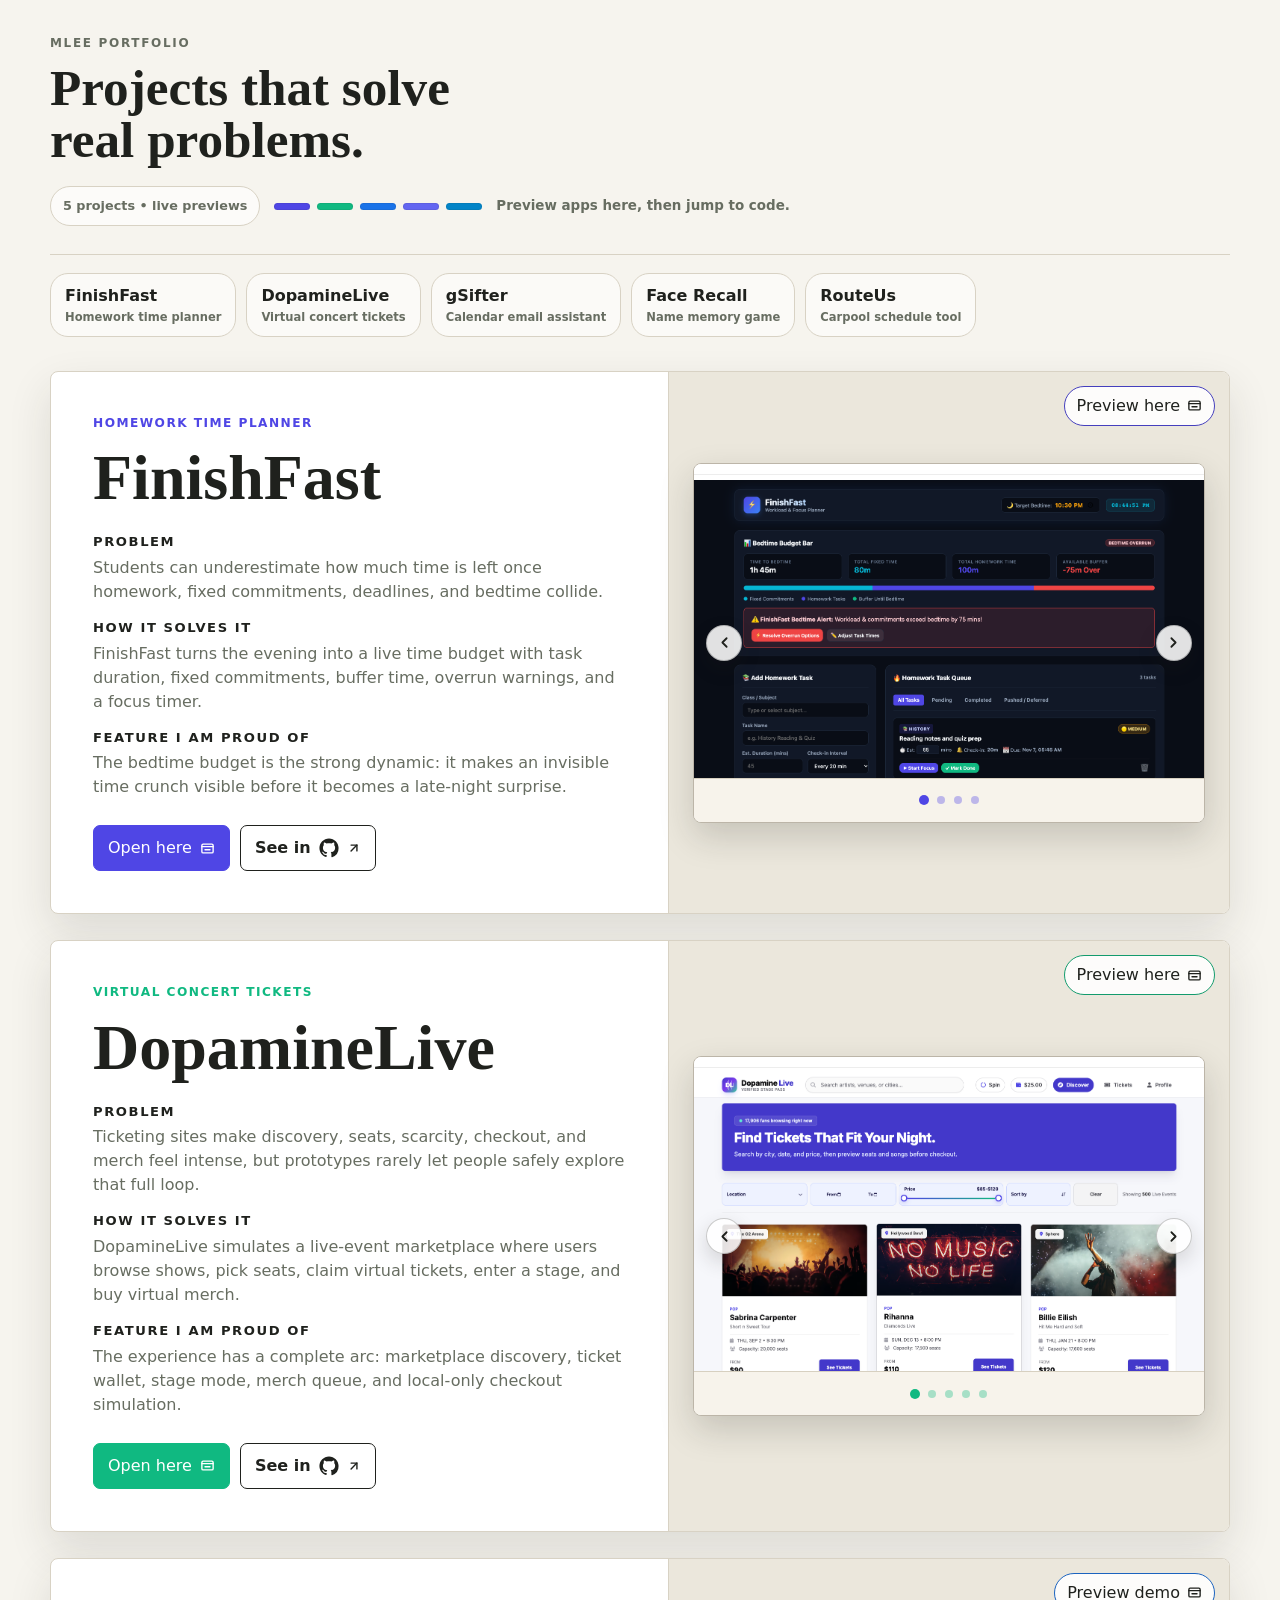
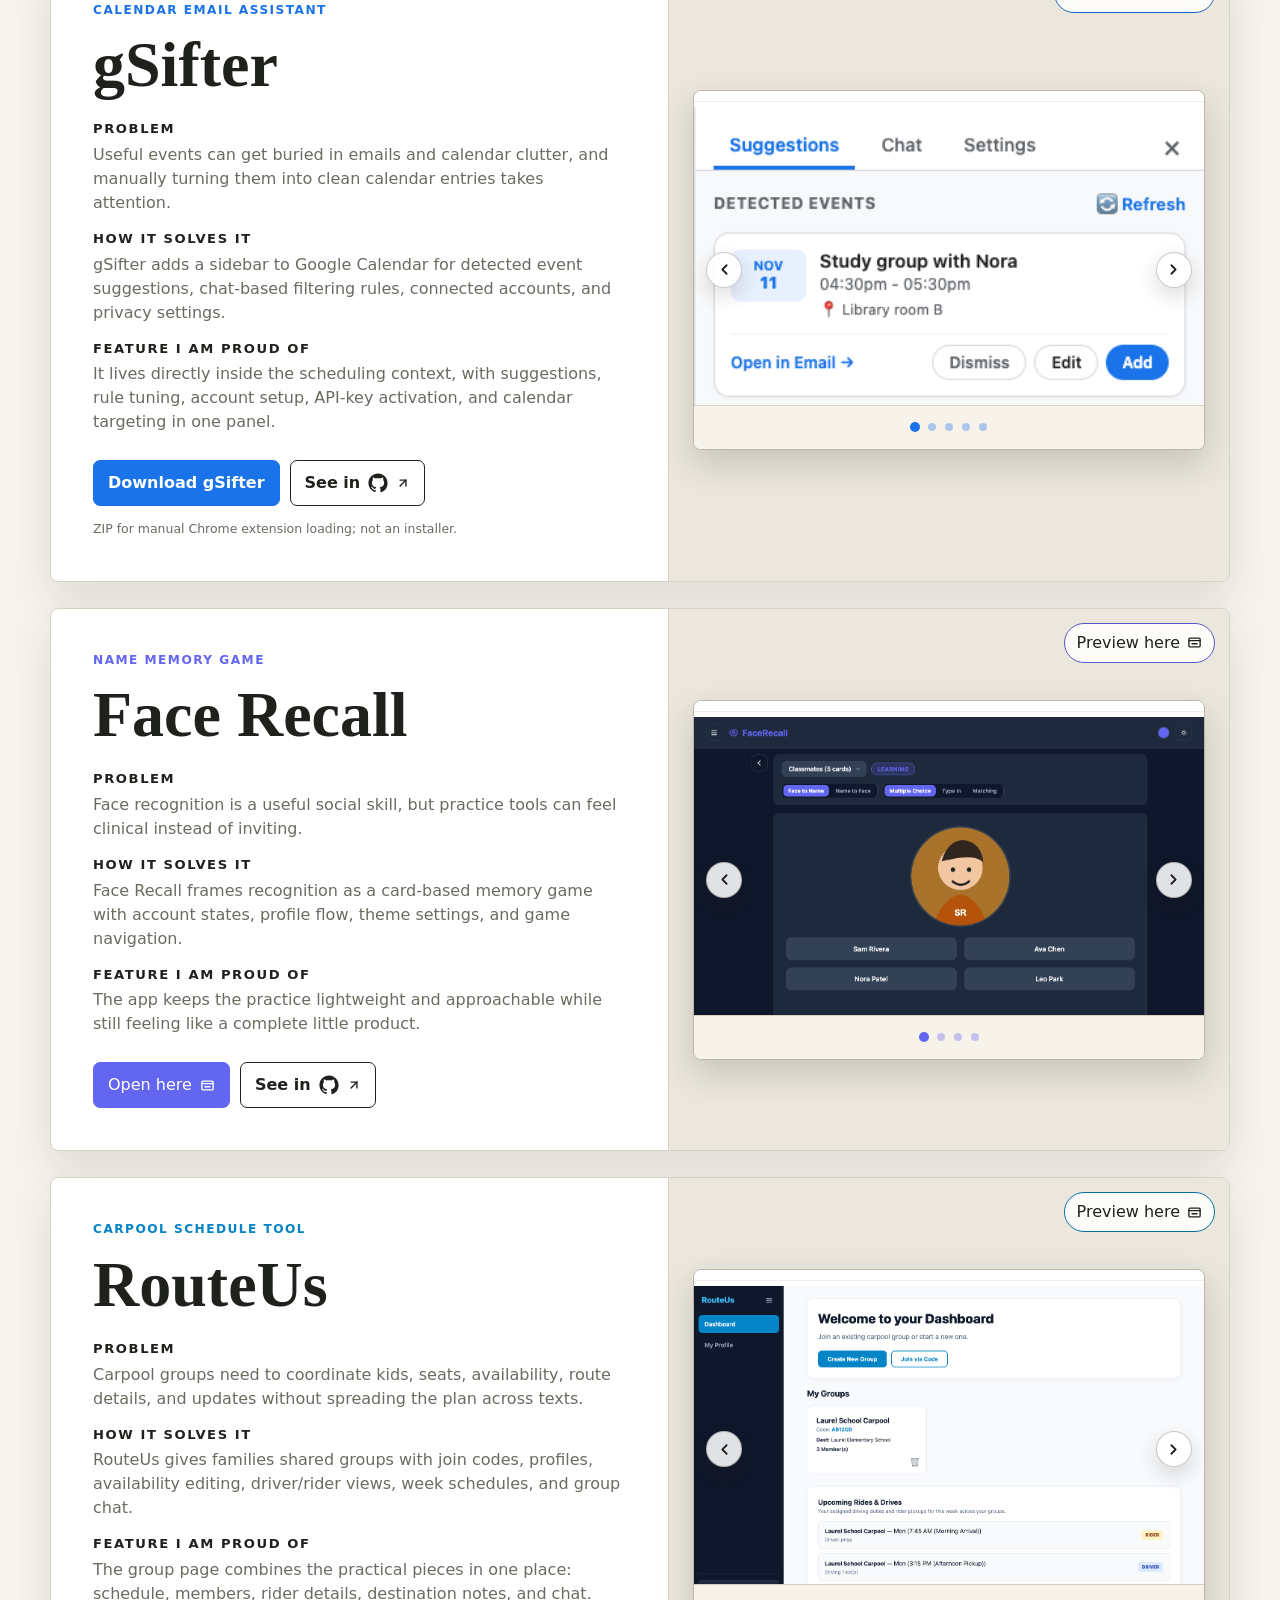
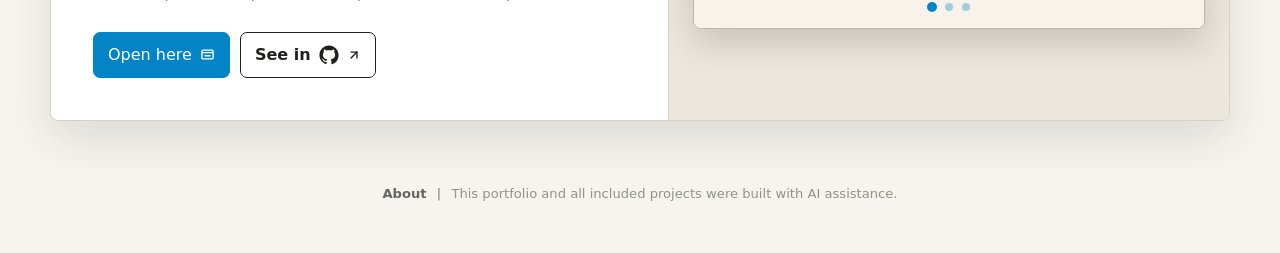
==== commit 78d90c43: "Polish portfolio header, local previews, footer, and unique screenshots" ====
--- a/index.html
+++ b/index.html
@@ -50,9 +50,7 @@
       padding: 34px 0 28px;
       border-bottom: 1px solid var(--line);
       display: grid;
-      grid-template-columns: minmax(0, 1fr) minmax(260px, 0.42fr);
-      align-items: stretch;
-      gap: 24px;
+      gap: 20px;
     }
 
     .eyebrow {
@@ -89,52 +87,32 @@
       white-space: nowrap;
     }
 
-    .hero-panel {
-      border: 1px solid var(--line);
-      border-radius: var(--radius);
-      background:
-        linear-gradient(90deg, rgba(31, 33, 29, 0.045) 1px, transparent 1px),
-        linear-gradient(0deg, rgba(31, 33, 29, 0.045) 1px, transparent 1px),
-        rgba(255, 255, 255, 0.58);
-      background-size: 22px 22px;
-      padding: 16px;
-      display: grid;
-      align-content: space-between;
-      gap: 24px;
-      min-height: 174px;
-    }
-
-    .hero-panel p {
-      margin: 0;
-      color: var(--muted);
-      font-size: 0.92rem;
-      font-weight: 650;
-      max-width: 28ch;
-    }
-
-    .hero-stack {
-      display: grid;
-      gap: 7px;
-    }
-
-    .hero-stack span {
+    .hero-meta {
       display: flex;
       align-items: center;
-      justify-content: space-between;
-      gap: 10px;
-      border-top: 1px solid rgba(31, 33, 29, 0.14);
-      padding-top: 7px;
-      color: rgba(31, 33, 29, 0.74);
-      font-size: 0.78rem;
+      justify-content: flex-start;
+      flex-wrap: wrap;
+      gap: 10px 14px;
+    }
+
+    .project-marks {
+      display: flex;
+      gap: 7px;
+      align-items: center;
+    }
+
+    .project-mark {
+      width: 36px;
+      height: 7px;
+      border-radius: 999px;
+      background: var(--mark);
+      box-shadow: inset 0 0 0 1px rgba(31, 33, 29, 0.08);
+    }
+
+    .hero-note {
+      color: var(--muted);
+      font-size: 0.84rem;
       font-weight: 850;
-    }
-
-    .hero-stack span::after {
-      content: "";
-      width: 38px;
-      height: 3px;
-      background: currentColor;
-      opacity: 0.28;
     }
 
     .back-top {
@@ -287,7 +265,7 @@
     }
 
     .type {
-      margin: 0;
+      margin: 0 0 16px;
       color: var(--accent);
       font-weight: 900;
       text-transform: uppercase;
@@ -489,6 +467,12 @@
       display: block;
     }
 
+    .window-icon {
+      width: 15px;
+      height: 15px;
+      display: block;
+    }
+
     .download-note {
       color: var(--muted);
       font-size: 0.78rem;
@@ -513,7 +497,7 @@
       gap: 7px 10px;
       align-items: center;
       justify-content: center;
-      margin: 0 0 8px;
+      margin: 0;
       font-weight: 750;
     }
 
@@ -534,8 +518,16 @@
     }
 
     .footer-note {
-      margin: 0 auto;
+      margin: 0;
       max-width: 860px;
+    }
+
+    .footer-row {
+      display: flex;
+      flex-wrap: wrap;
+      justify-content: center;
+      align-items: center;
+      gap: 7px 10px;
     }
 
     .preview-modal {
@@ -605,11 +597,6 @@
         grid-template-columns: 1fr;
       }
 
-      header {
-        display: grid;
-        grid-template-columns: 1fr;
-      }
-
       .project-copy {
         border-right: 0;
         border-bottom: 1px solid var(--line);
@@ -670,24 +657,29 @@
         <p class="eyebrow">MLee Portfolio</p>
         <h1><span class="headline-line">Projects that solve</span><br><span class="headline-line">real problems.</span></h1>
       </div>
-      <aside class="hero-panel" aria-label="Portfolio overview">
+      <div class="hero-meta" aria-label="Portfolio overview">
         <div class="site-corner">5 projects • live previews</div>
-        <p>A compact gallery of usable apps, screenshots, and source code.</p>
-        <div class="hero-stack" aria-hidden="true">
-          <span>Plan</span>
-          <span>Play</span>
-          <span>Schedule</span>
+        <div class="project-marks" aria-hidden="true">
+          <span class="project-mark" style="--mark:#4f46e5"></span>
+          <span class="project-mark" style="--mark:#10b981"></span>
+          <span class="project-mark" style="--mark:#1a73e8"></span>
+          <span class="project-mark" style="--mark:#6366f1"></span>
+          <span class="project-mark" style="--mark:#0284c7"></span>
         </div>
-      </aside>
+        <span class="hero-note">Preview apps here, then jump to code.</span>
+      </div>
     </header>
 
     <nav class="nav" id="nav" aria-label="Project navigation"></nav>
     <main id="projects"></main>
     <footer class="site-footer" aria-label="Portfolio information">
-      <div class="footer-links">
-        <a href="about.html">About</a>
+      <div class="footer-row">
+        <div class="footer-links">
+          <a href="about.html">About</a>
+        </div>
+        <span class="footer-separator">|</span>
+        <p class="footer-note">This portfolio and all included projects were built with AI assistance.</p>
       </div>
-      <p class="footer-note">This portfolio and all included projects were built with AI assistance.</p>
     </footer>
     <div class="preview-modal" id="previewModal" role="dialog" aria-modal="true" aria-labelledby="previewTitle">
       <div class="modal-window">
@@ -717,7 +709,7 @@
         id: "finish-fast",
         name: "FinishFast",
         repo: "finish_fast",
-        type: "Workload and focus planner",
+        type: "Homework time planner",
         accent: "#4f46e5",
         label: "Homework time planner",
         live: "assets/previews/finish_fast/index.html",
@@ -726,8 +718,7 @@
           { src: "assets/screenshots/finish-fast-budget.png", alt: "FinishFast bedtime budget and homework queue" },
           { src: "assets/screenshots/finish-fast-overrun-options.png", alt: "FinishFast overrun resolution options" },
           { src: "assets/screenshots/finish-fast-focus.png", alt: "FinishFast focus timer screen" },
-          { src: "assets/screenshots/finish-fast-checkin.png", alt: "FinishFast focus check-in prompt" },
-          { src: "assets/screenshots/finish-fast-completed.png", alt: "FinishFast completed task filter" }
+          { src: "assets/screenshots/finish-fast-checkin.png", alt: "FinishFast focus check-in prompt" }
         ],
         problem: "Students can underestimate how much time is left once homework, fixed commitments, deadlines, and bedtime collide.",
         solution: "FinishFast turns the evening into a live time budget with task duration, fixed commitments, buffer time, overrun warnings, and a focus timer.",
@@ -738,7 +729,7 @@
         id: "dopamine-live",
         name: "DopamineLive",
         repo: "dopamine_live",
-        type: "Virtual ticketing and merch simulator",
+        type: "Virtual concert tickets",
         accent: "#10b981",
         label: "Virtual concert tickets",
         live: "assets/previews/dopamine_live/index.html",
@@ -759,7 +750,7 @@
         id: "gsifter",
         name: "gSifter",
         repo: "gSifter",
-        type: "Google Calendar assistant extension",
+        type: "Calendar email assistant",
         accent: "#1a73e8",
         label: "Calendar email assistant",
         live: "assets/gsifter-demo.html",
@@ -783,7 +774,7 @@
         id: "face-recall",
         name: "Face Recall",
         repo: "face_recall",
-        type: "Memory game",
+        type: "Name memory game",
         accent: "#6366f1",
         label: "Name memory game",
         live: "assets/previews/face_recall/index.html",
@@ -792,7 +783,6 @@
           { src: "assets/screenshots/face-recall-game.png", alt: "Face Recall quiz mode" },
           { src: "assets/screenshots/face-recall-match.png", alt: "Face Recall matching mode" },
           { src: "assets/screenshots/face-recall-decks.png", alt: "Face Recall deck management screen" },
-          { src: "assets/screenshots/face-recall-welcome.png", alt: "Face Recall welcome screen" },
           { src: "assets/screenshots/face-recall-leaderboard.png", alt: "Face Recall leaderboard screen" }
         ],
         problem: "Face recognition is a useful social skill, but practice tools can feel clinical instead of inviting.",
@@ -804,7 +794,7 @@
         id: "route-us",
         name: "RouteUs",
         repo: "route_us",
-        type: "Carpool coordination tool",
+        type: "Carpool schedule tool",
         accent: "#0284c7",
         label: "Carpool schedule tool",
         live: "assets/previews/route_us/index.html",
@@ -812,9 +802,7 @@
         screenshots: [
           { src: "assets/screenshots/route-us-dashboard.png", alt: "RouteUs dashboard with carpool group" },
           { src: "assets/screenshots/route-us-group.png", alt: "RouteUs group schedule calendar" },
-          { src: "assets/screenshots/route-us-availability.png", alt: "RouteUs availability editing screen" },
-          { src: "assets/screenshots/route-us-profile.png", alt: "RouteUs profile settings screen" },
-          { src: "assets/screenshots/route-us-dark.png", alt: "RouteUs dark mode dashboard" }
+          { src: "assets/screenshots/route-us-profile.png", alt: "RouteUs profile settings screen" }
         ],
         problem: "Carpool groups need to coordinate kids, seats, availability, route details, and updates without spreading the plan across texts.",
         solution: "RouteUs gives families shared groups with join codes, profiles, availability editing, driver/rider views, week schedules, and group chat.",
@@ -825,6 +813,10 @@
 
     function arrowIcon() {
       return `<svg class="arrow-icon" aria-hidden="true" viewBox="0 0 24 24" fill="none" stroke="currentColor" stroke-width="2.4" stroke-linecap="round" stroke-linejoin="round"><path d="M7 17 17 7"></path><path d="M7 7h10v10"></path></svg>`;
+    }
+
+    function windowIcon() {
+      return `<svg class="window-icon" aria-hidden="true" viewBox="0 0 24 24" fill="none" stroke="currentColor" stroke-width="2.2" stroke-linecap="round" stroke-linejoin="round"><rect x="3" y="5" width="18" height="14" rx="2"></rect><path d="M3 9h18"></path><path d="M8 14h8"></path></svg>`;
     }
 
     function githubIcon() {
@@ -862,7 +854,7 @@
       mount.innerHTML = projects.map((project, index) => `
         <article class="project" id="${project.id}" style="--accent:${project.accent}">
           <div class="project-toolbar">
-            <button class="mini-link" type="button" data-preview="${project.live}" data-preview-title="${project.name}">${project.previewText || "Preview"} ${arrowIcon()}</button>
+            <button class="mini-link" type="button" data-preview="${project.live}" data-preview-title="${project.name}">${project.previewText || "Preview here"} ${windowIcon()}</button>
           </div>
           <div class="project-grid">
             <section class="project-copy">
@@ -887,7 +879,7 @@
                 </div>
               </div>
               <div class="actions">
-                ${project.download ? `<a class="button primary" href="${project.download}" download>Download gSifter</a>` : `<button class="button primary" type="button" data-preview="${project.live}" data-preview-title="${project.name}">Open project ${arrowIcon()}</button>`}
+                ${project.download ? `<a class="button primary" href="${project.download}" download>Download gSifter</a>` : `<button class="button primary" type="button" data-preview="${project.live}" data-preview-title="${project.name}">Open here ${windowIcon()}</button>`}
                 <a class="button" href="${project.code}" target="_blank" rel="noreferrer" title="View code on GitHub" aria-label="View ${project.name} code on GitHub">See in ${githubIcon()}${arrowIcon()}</a>
               </div>
               ${project.downloadNote ? `<p class="download-note">${project.downloadNote}</p>` : ""}
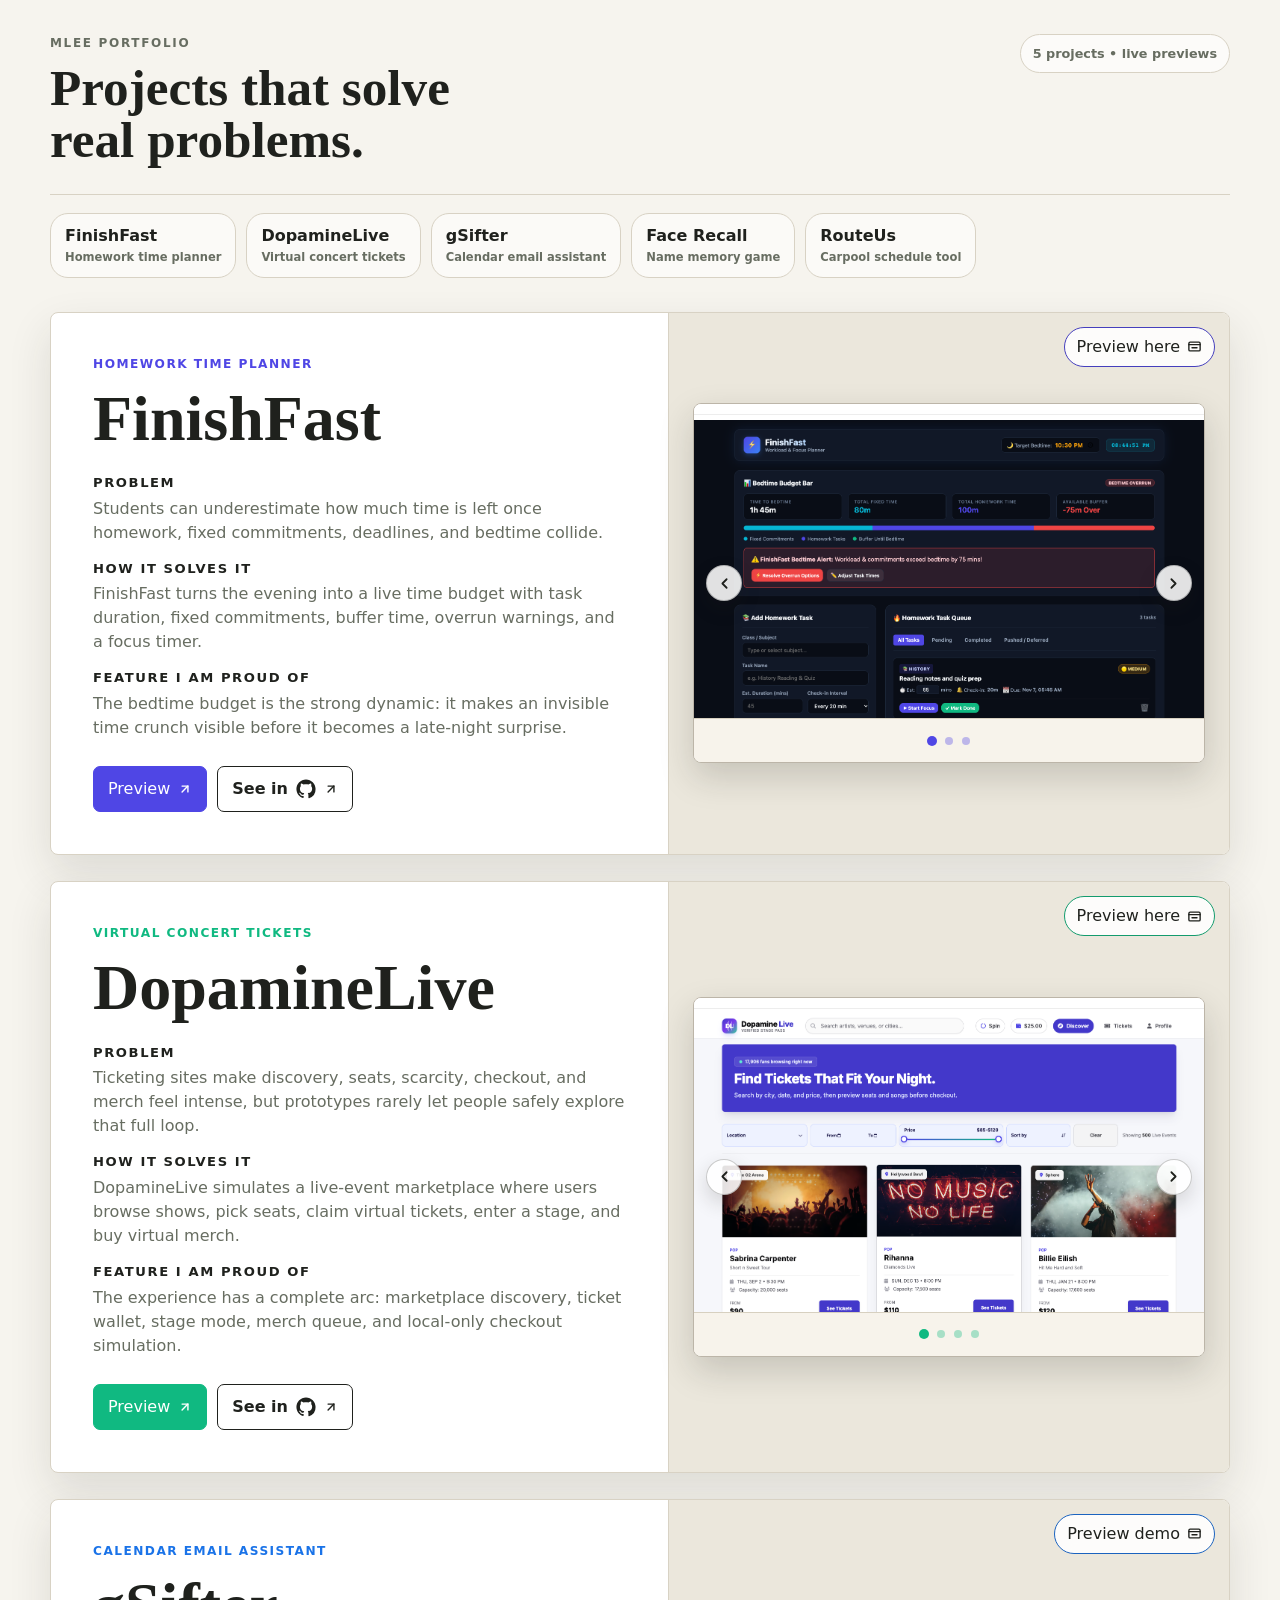
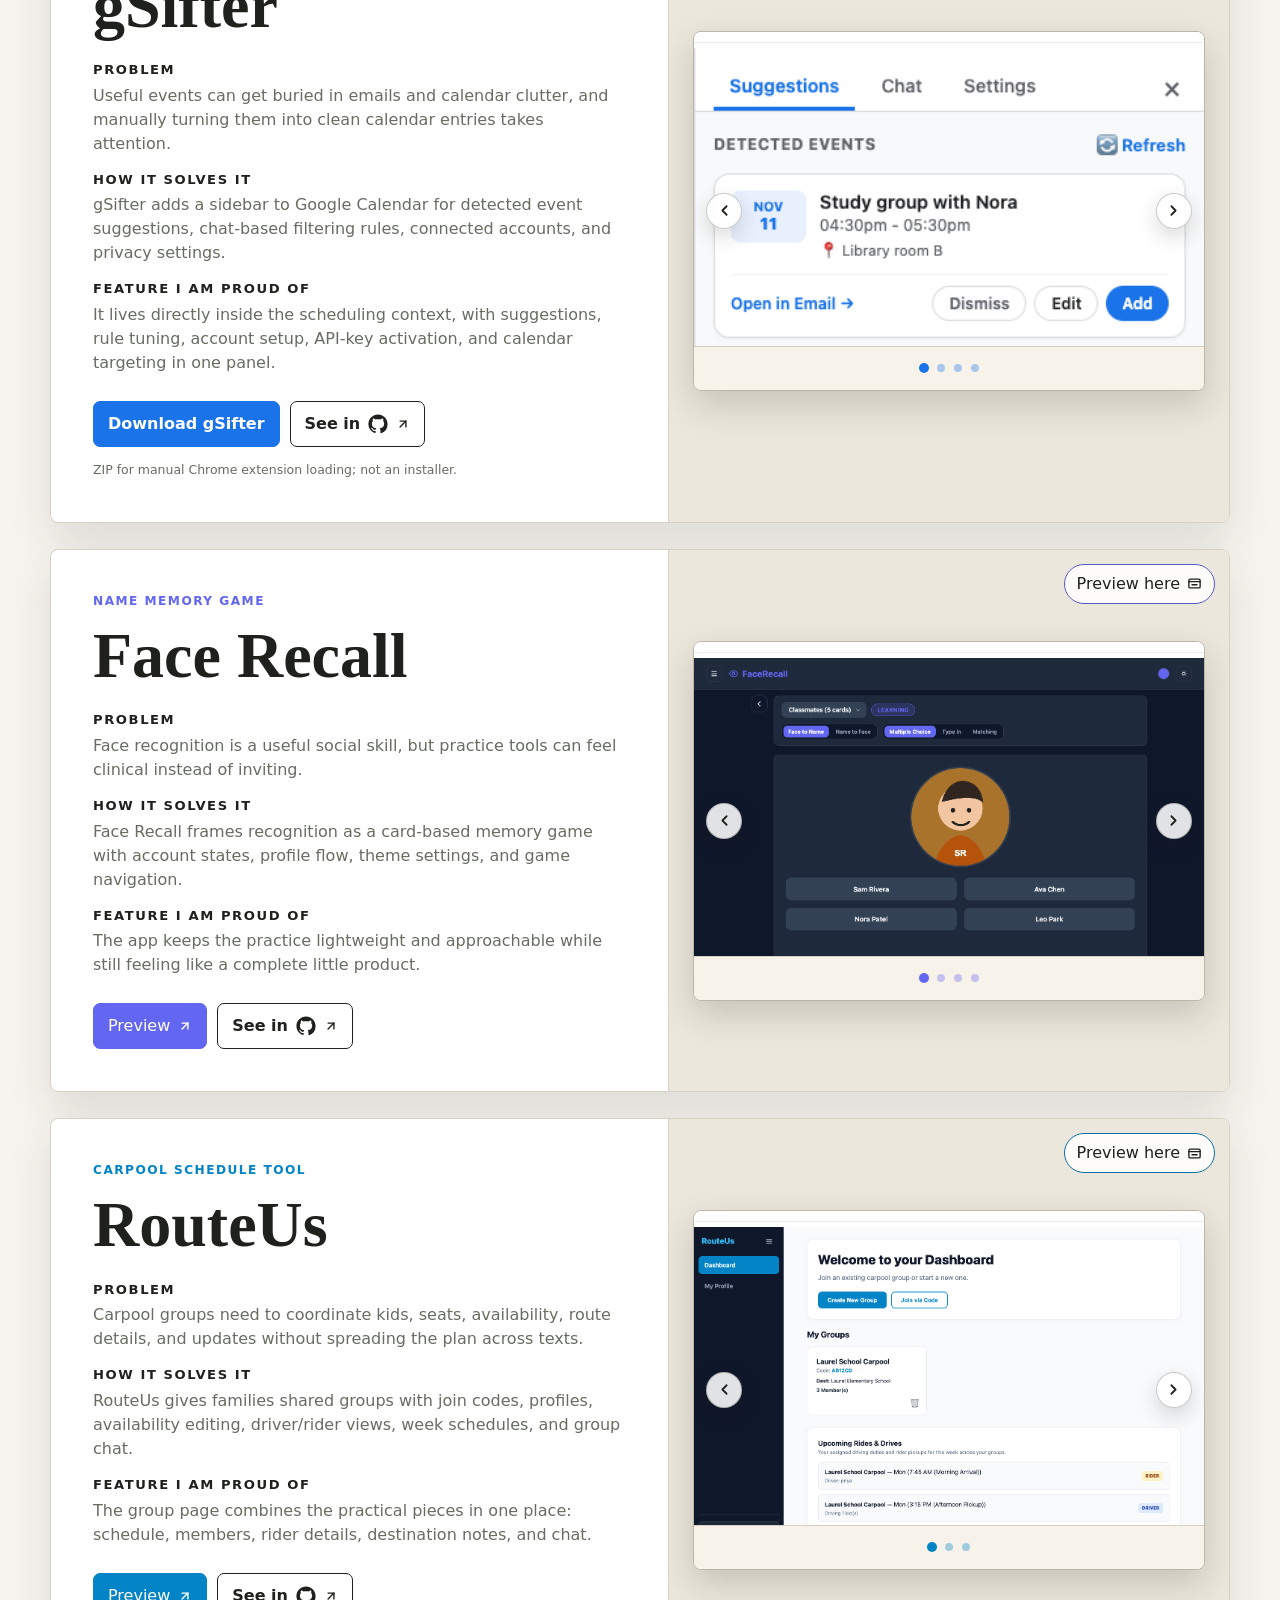
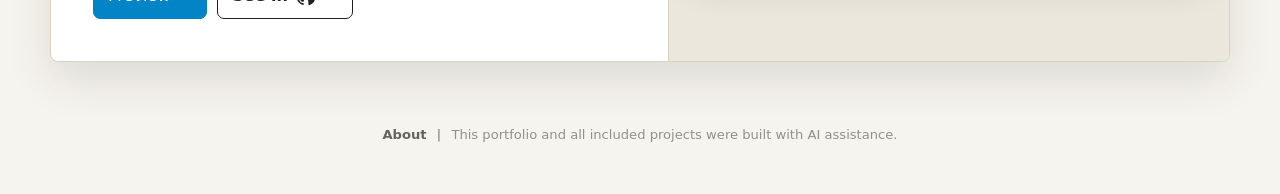
==== commit 7016dedf: "Remove header strip and trim duplicate carousel screenshots" ====
--- a/index.html
+++ b/index.html
@@ -51,6 +51,7 @@
       border-bottom: 1px solid var(--line);
       display: grid;
       gap: 20px;
+      position: relative;
     }
 
     .eyebrow {
@@ -77,6 +78,9 @@
     }
 
     .site-corner {
+      position: absolute;
+      top: 34px;
+      right: 0;
       border: 1px solid var(--line);
       border-radius: 999px;
       background: rgba(255, 255, 255, 0.66);
@@ -85,34 +89,6 @@
       font-size: 0.8rem;
       font-weight: 850;
       white-space: nowrap;
-    }
-
-    .hero-meta {
-      display: flex;
-      align-items: center;
-      justify-content: flex-start;
-      flex-wrap: wrap;
-      gap: 10px 14px;
-    }
-
-    .project-marks {
-      display: flex;
-      gap: 7px;
-      align-items: center;
-    }
-
-    .project-mark {
-      width: 36px;
-      height: 7px;
-      border-radius: 999px;
-      background: var(--mark);
-      box-shadow: inset 0 0 0 1px rgba(31, 33, 29, 0.08);
-    }
-
-    .hero-note {
-      color: var(--muted);
-      font-size: 0.84rem;
-      font-weight: 850;
     }
 
     .back-top {
@@ -621,6 +597,11 @@
         padding-top: 28px;
       }
 
+      .site-corner {
+        position: static;
+        width: fit-content;
+      }
+
       .screenshot-carousel {
         height: 245px;
       }
@@ -657,17 +638,7 @@
         <p class="eyebrow">MLee Portfolio</p>
         <h1><span class="headline-line">Projects that solve</span><br><span class="headline-line">real problems.</span></h1>
       </div>
-      <div class="hero-meta" aria-label="Portfolio overview">
-        <div class="site-corner">5 projects • live previews</div>
-        <div class="project-marks" aria-hidden="true">
-          <span class="project-mark" style="--mark:#4f46e5"></span>
-          <span class="project-mark" style="--mark:#10b981"></span>
-          <span class="project-mark" style="--mark:#1a73e8"></span>
-          <span class="project-mark" style="--mark:#6366f1"></span>
-          <span class="project-mark" style="--mark:#0284c7"></span>
-        </div>
-        <span class="hero-note">Preview apps here, then jump to code.</span>
-      </div>
+      <div class="site-corner">5 projects • live previews</div>
     </header>
 
     <nav class="nav" id="nav" aria-label="Project navigation"></nav>
@@ -717,8 +688,7 @@
         screenshots: [
           { src: "assets/screenshots/finish-fast-budget.png", alt: "FinishFast bedtime budget and homework queue" },
           { src: "assets/screenshots/finish-fast-overrun-options.png", alt: "FinishFast overrun resolution options" },
-          { src: "assets/screenshots/finish-fast-focus.png", alt: "FinishFast focus timer screen" },
-          { src: "assets/screenshots/finish-fast-checkin.png", alt: "FinishFast focus check-in prompt" }
+          { src: "assets/screenshots/finish-fast-focus.png", alt: "FinishFast focus timer screen" }
         ],
         problem: "Students can underestimate how much time is left once homework, fixed commitments, deadlines, and bedtime collide.",
         solution: "FinishFast turns the evening into a live time budget with task duration, fixed commitments, buffer time, overrun warnings, and a focus timer.",
@@ -738,8 +708,7 @@
           { src: "assets/screenshots/dopamine-live-discover.png", alt: "DopamineLive concert discovery marketplace" },
           { src: "assets/screenshots/dopamine-live-seats.png", alt: "DopamineLive seat selection flow" },
           { src: "assets/screenshots/dopamine-live-checkout.png", alt: "DopamineLive checkout screen" },
-          { src: "assets/screenshots/dopamine-live-profile.png", alt: "DopamineLive profile history screen" },
-          { src: "assets/screenshots/dopamine-live-wallet.png", alt: "DopamineLive ticket wallet screen" }
+          { src: "assets/screenshots/dopamine-live-profile.png", alt: "DopamineLive profile history screen" }
         ],
         problem: "Ticketing sites make discovery, seats, scarcity, checkout, and merch feel intense, but prototypes rarely let people safely explore that full loop.",
         solution: "DopamineLive simulates a live-event marketplace where users browse shows, pick seats, claim virtual tickets, enter a stage, and buy virtual merch.",
@@ -760,7 +729,6 @@
         downloadNote: "ZIP for manual Chrome extension loading; not an installer.",
         screenshots: [
           { src: "assets/screenshots/gsifter-sidebar-suggestions.png", alt: "gSifter sidebar suggestions tab" },
-          { src: "assets/screenshots/gsifter-sidebar-added.png", alt: "gSifter sidebar suggestion after adding to calendar" },
           { src: "assets/screenshots/gsifter-sidebar-chat.png", alt: "gSifter sidebar chat tab" },
           { src: "assets/screenshots/gsifter-sidebar-rule.png", alt: "gSifter sidebar rule saved from chat" },
           { src: "assets/screenshots/gsifter-sidebar-settings.png", alt: "gSifter sidebar settings tab" }
@@ -879,7 +847,7 @@
                 </div>
               </div>
               <div class="actions">
-                ${project.download ? `<a class="button primary" href="${project.download}" download>Download gSifter</a>` : `<button class="button primary" type="button" data-preview="${project.live}" data-preview-title="${project.name}">Open here ${windowIcon()}</button>`}
+                ${project.download ? `<a class="button primary" href="${project.download}" download>Download gSifter</a>` : `<button class="button primary" type="button" data-preview="${project.live}" data-preview-title="${project.name}">Preview ${arrowIcon()}</button>`}
                 <a class="button" href="${project.code}" target="_blank" rel="noreferrer" title="View code on GitHub" aria-label="View ${project.name} code on GitHub">See in ${githubIcon()}${arrowIcon()}</a>
               </div>
               ${project.downloadNote ? `<p class="download-note">${project.downloadNote}</p>` : ""}
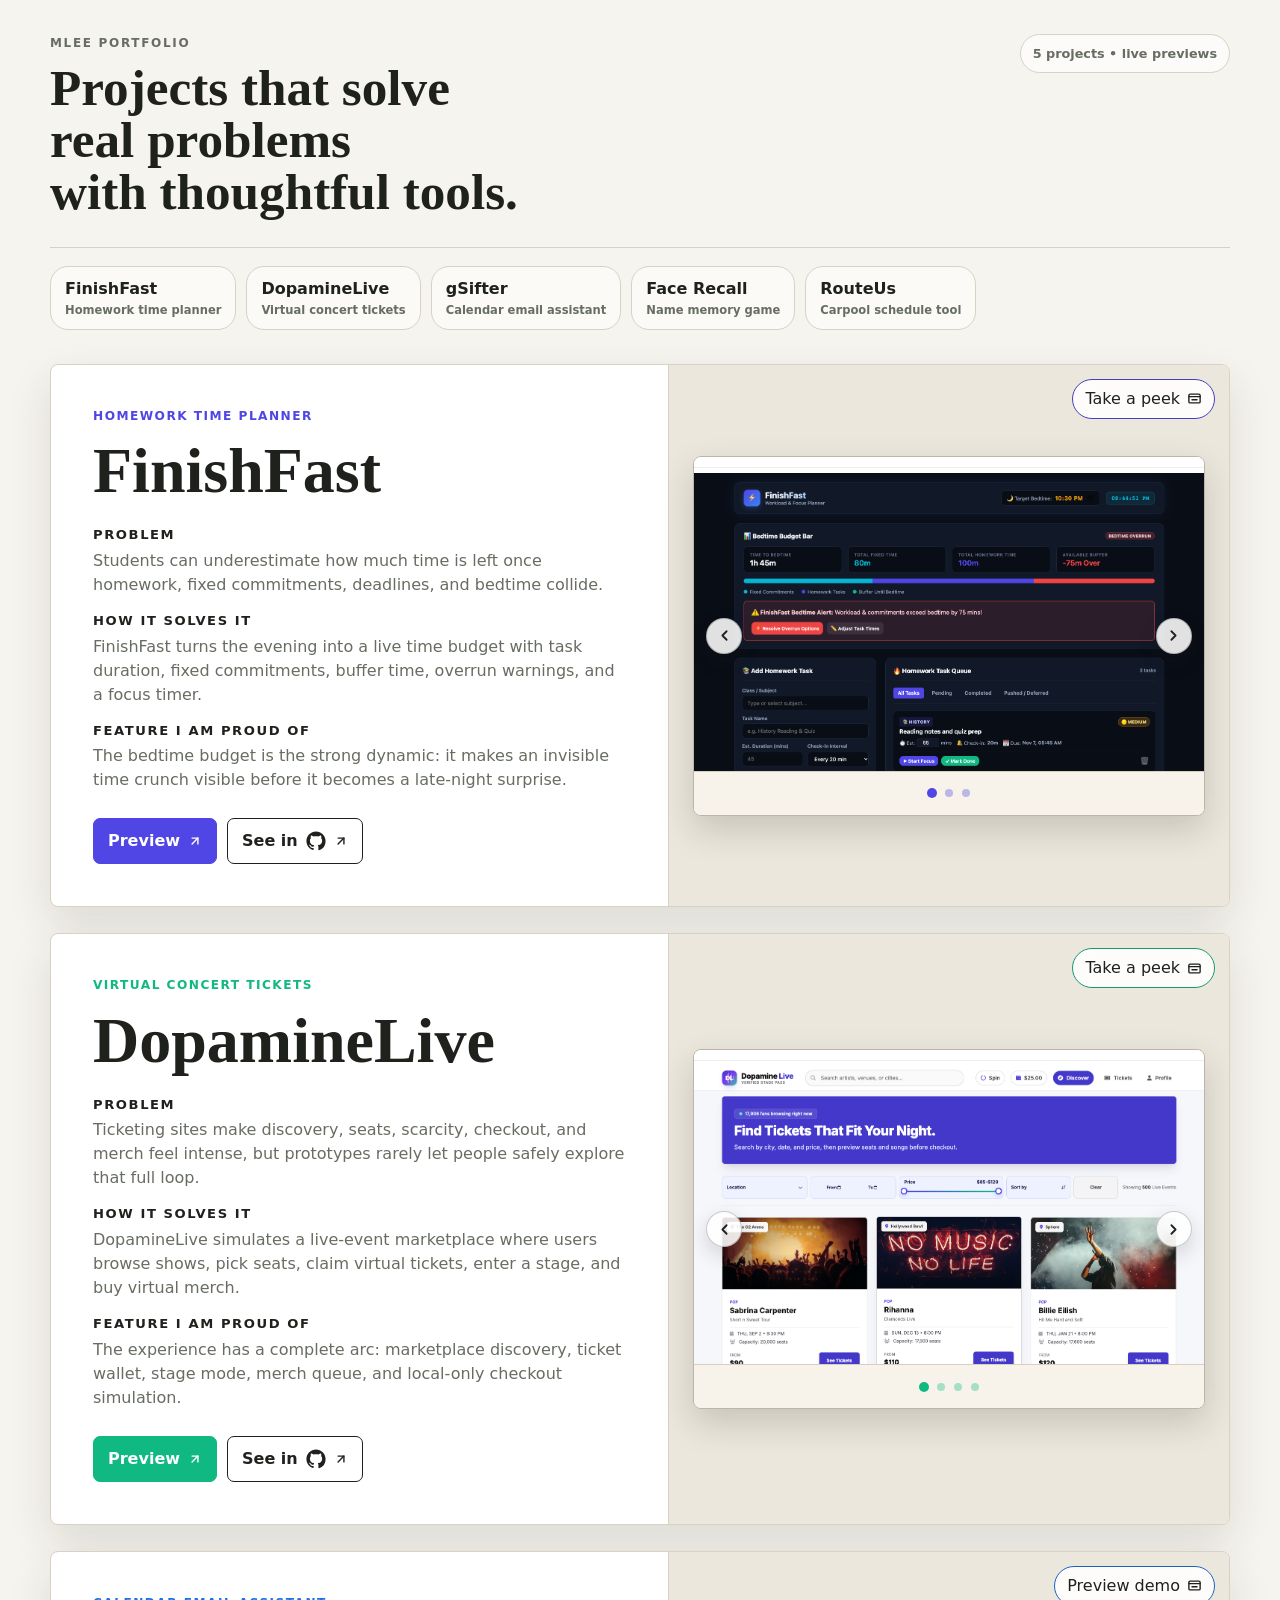
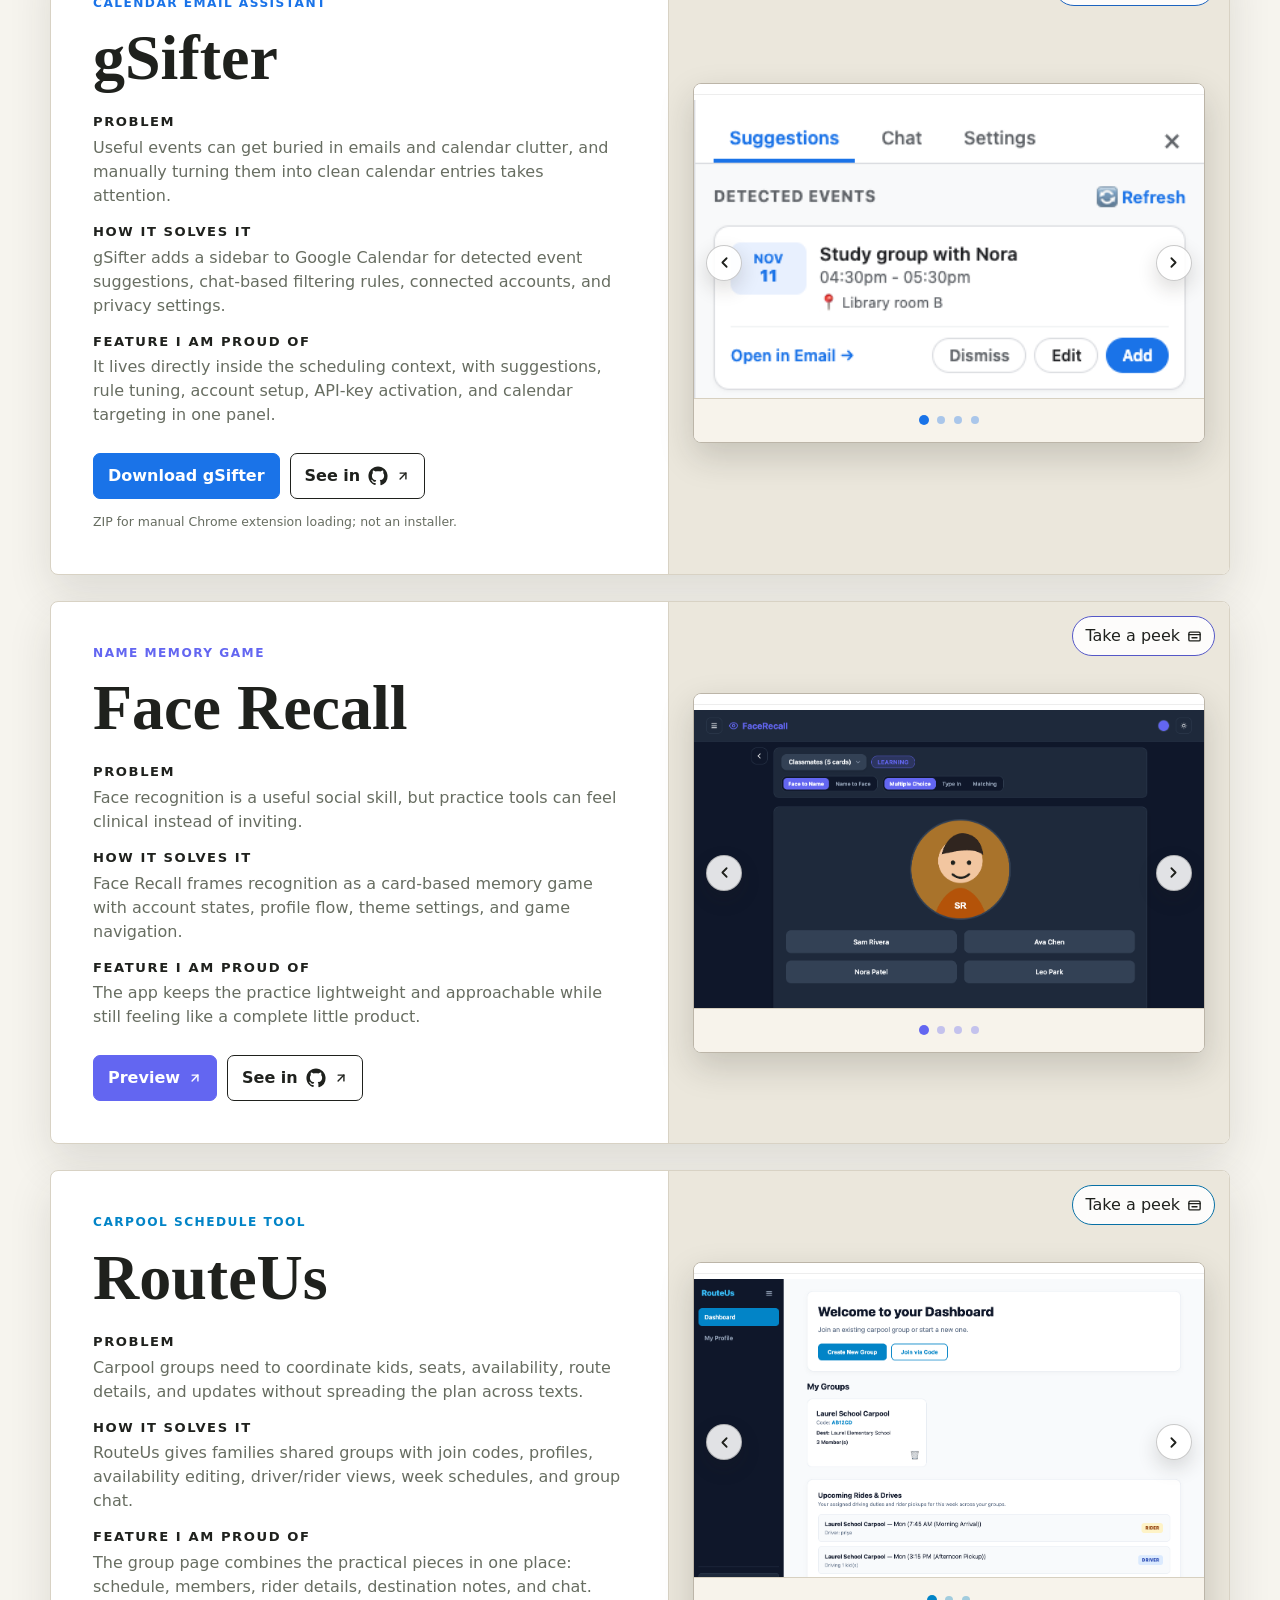
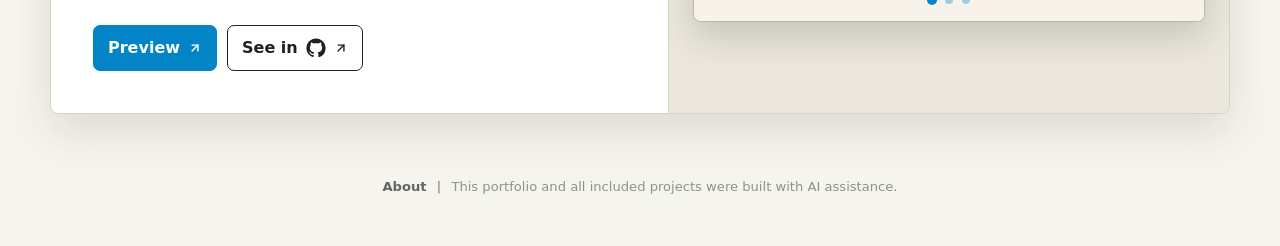
==== commit a39cf30d: "Update portfolio headline to three lines" ====
--- a/index.html
+++ b/index.html
@@ -636,7 +636,7 @@
     <header id="top">
       <div>
         <p class="eyebrow">MLee Portfolio</p>
-        <h1><span class="headline-line">Projects that solve</span><br><span class="headline-line">real problems.</span></h1>
+        <h1><span class="headline-line">Projects that solve</span><br><span class="headline-line">real problems</span><br><span class="headline-line">with thoughtful tools.</span></h1>
       </div>
       <div class="site-corner">5 projects • live previews</div>
     </header>
@@ -822,7 +822,7 @@
       mount.innerHTML = projects.map((project, index) => `
         <article class="project" id="${project.id}" style="--accent:${project.accent}">
           <div class="project-toolbar">
-            <button class="mini-link" type="button" data-preview="${project.live}" data-preview-title="${project.name}">${project.previewText || "Preview here"} ${windowIcon()}</button>
+            <button class="mini-link" type="button" data-preview="${project.live}" data-preview-title="${project.name}">${project.previewText || "Take a peek"} ${windowIcon()}</button>
           </div>
           <div class="project-grid">
             <section class="project-copy">
@@ -847,7 +847,7 @@
                 </div>
               </div>
               <div class="actions">
-                ${project.download ? `<a class="button primary" href="${project.download}" download>Download gSifter</a>` : `<button class="button primary" type="button" data-preview="${project.live}" data-preview-title="${project.name}">Preview ${arrowIcon()}</button>`}
+                ${project.download ? `<a class="button primary" href="${project.download}" download>Download gSifter</a>` : `<a class="button primary" href="${project.live}" target="_blank" rel="noreferrer">Preview ${arrowIcon()}</a>`}
                 <a class="button" href="${project.code}" target="_blank" rel="noreferrer" title="View code on GitHub" aria-label="View ${project.name} code on GitHub">See in ${githubIcon()}${arrowIcon()}</a>
               </div>
               ${project.downloadNote ? `<p class="download-note">${project.downloadNote}</p>` : ""}
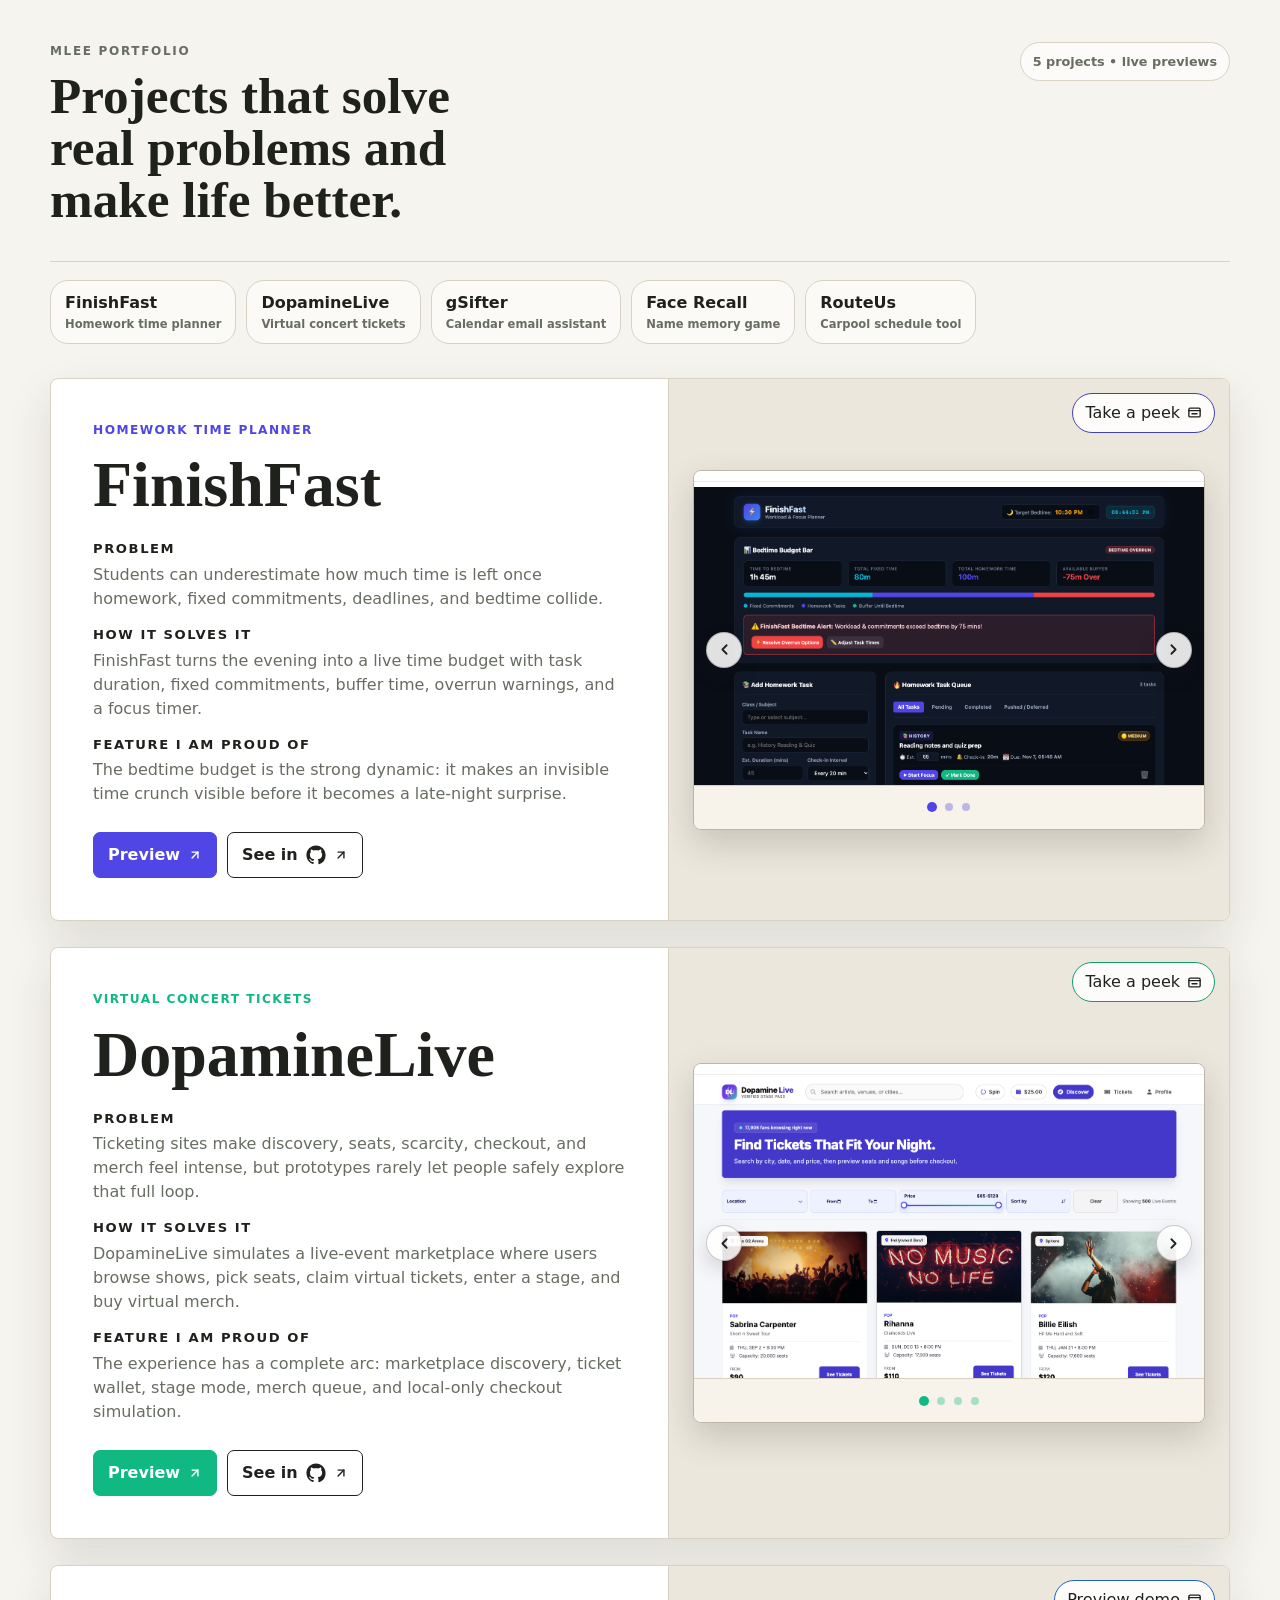
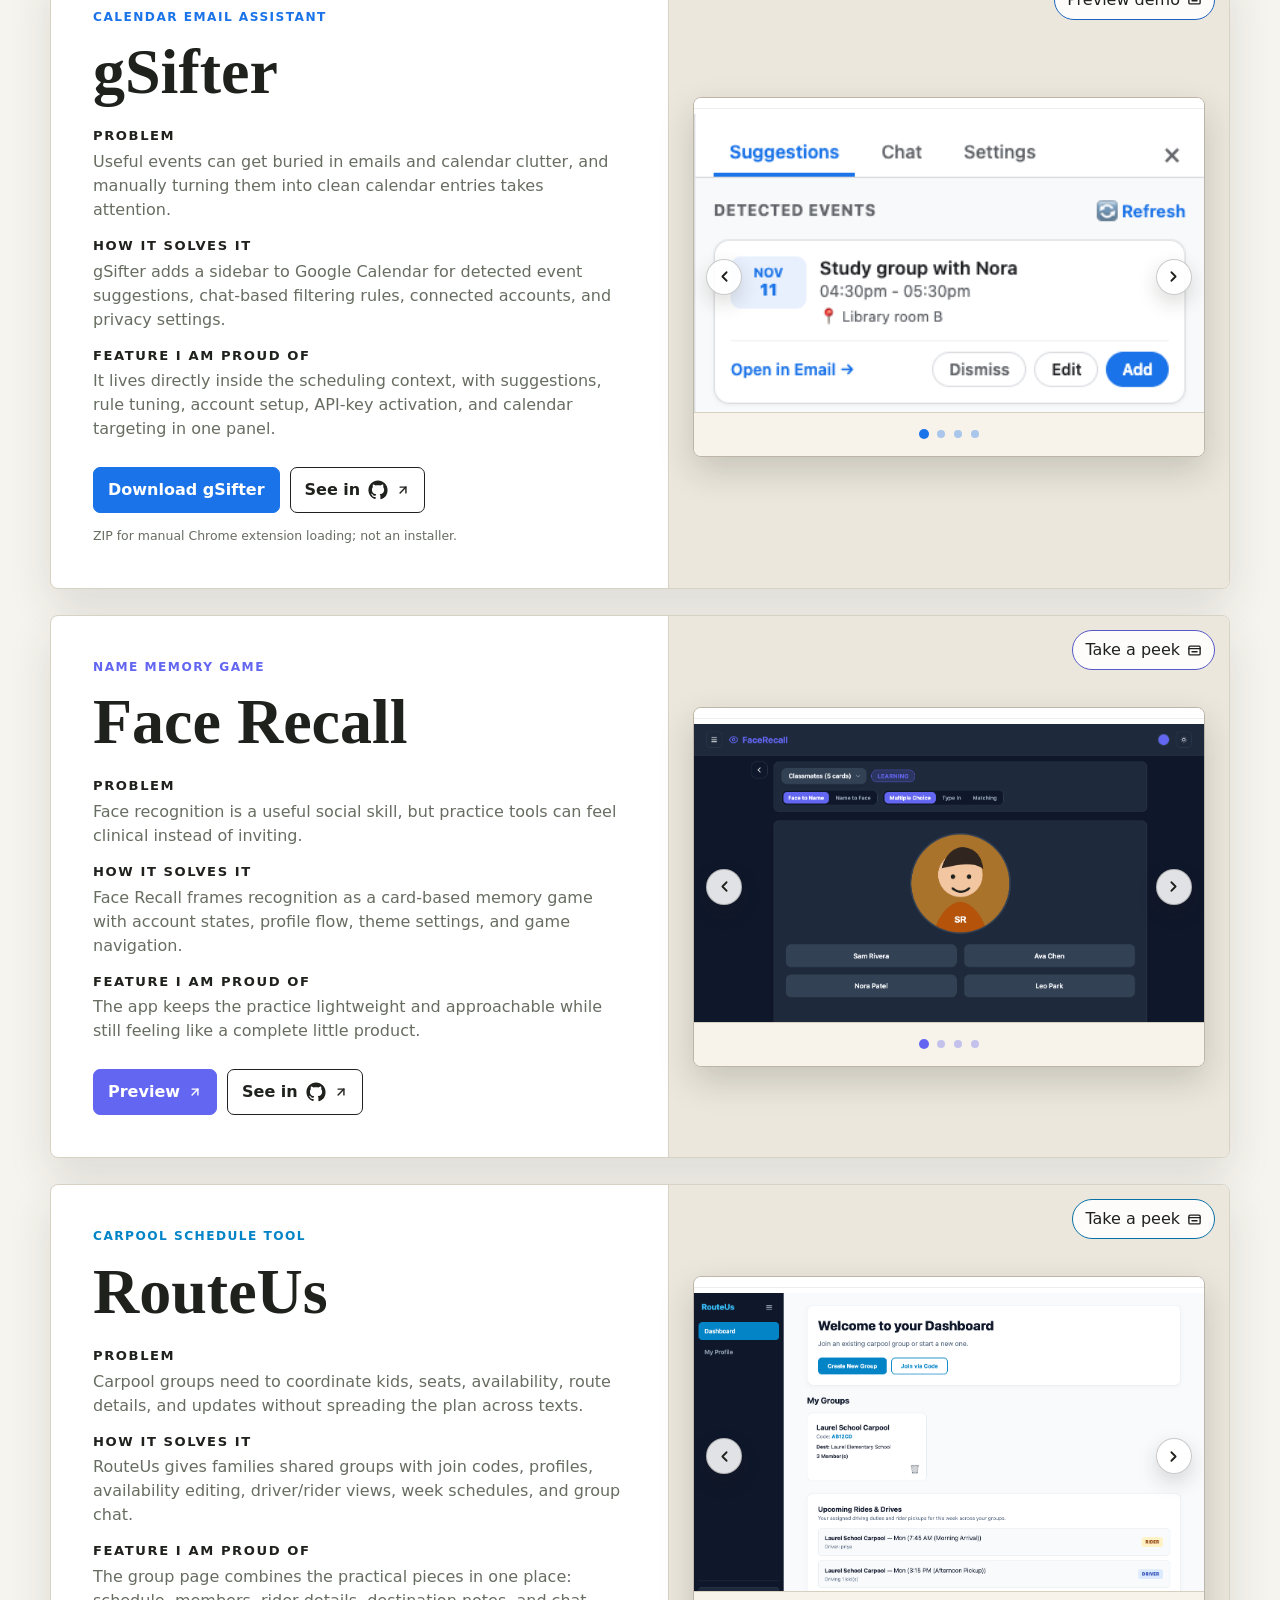
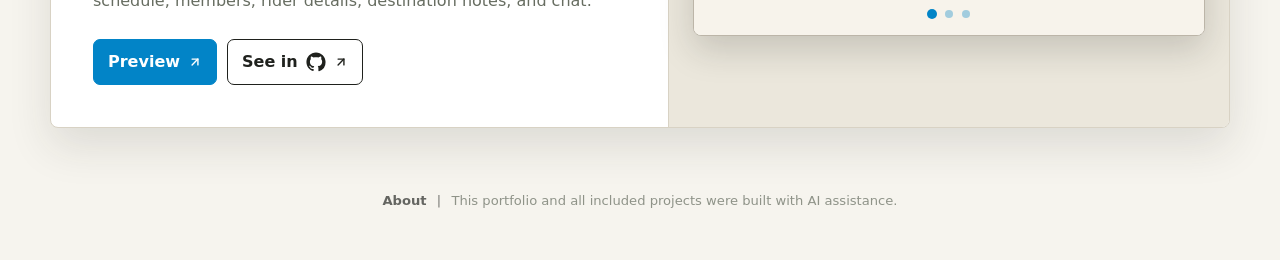
==== commit dbb801cc: "Update portfolio headline wording" ====
--- a/index.html
+++ b/index.html
@@ -47,10 +47,10 @@
     }
 
     header {
-      padding: 34px 0 28px;
+      padding: 42px 0 34px;
       border-bottom: 1px solid var(--line);
       display: grid;
-      gap: 20px;
+      gap: 26px;
       position: relative;
     }
 
@@ -79,7 +79,7 @@
 
     .site-corner {
       position: absolute;
-      top: 34px;
+      top: 42px;
       right: 0;
       border: 1px solid var(--line);
       border-radius: 999px;
@@ -636,7 +636,7 @@
     <header id="top">
       <div>
         <p class="eyebrow">MLee Portfolio</p>
-        <h1><span class="headline-line">Projects that solve</span><br><span class="headline-line">real problems</span><br><span class="headline-line">with thoughtful tools.</span></h1>
+        <h1><span class="headline-line">Projects that solve</span><br><span class="headline-line">real problems and</span><br><span class="headline-line">make life better.</span></h1>
       </div>
       <div class="site-corner">5 projects • live previews</div>
     </header>
@@ -862,6 +862,23 @@
 
     render();
 
+    document.querySelectorAll(".nav a").forEach((link) => {
+      link.addEventListener("click", (event) => {
+        const target = document.querySelector(link.getAttribute("href"));
+        if (!target) return;
+        event.preventDefault();
+
+        const cardTop = target.getBoundingClientRect().top + window.scrollY;
+        const peekOffset = window.innerWidth < 700 ? 68 : 92;
+        window.scrollTo({
+          top: Math.max(0, cardTop - peekOffset),
+          behavior: "smooth"
+        });
+
+        history.replaceState(null, "", link.getAttribute("href"));
+      });
+    });
+
     const previewModal = document.getElementById("previewModal");
     const previewFrame = document.getElementById("previewFrame");
     const previewTitle = document.getElementById("previewTitle");
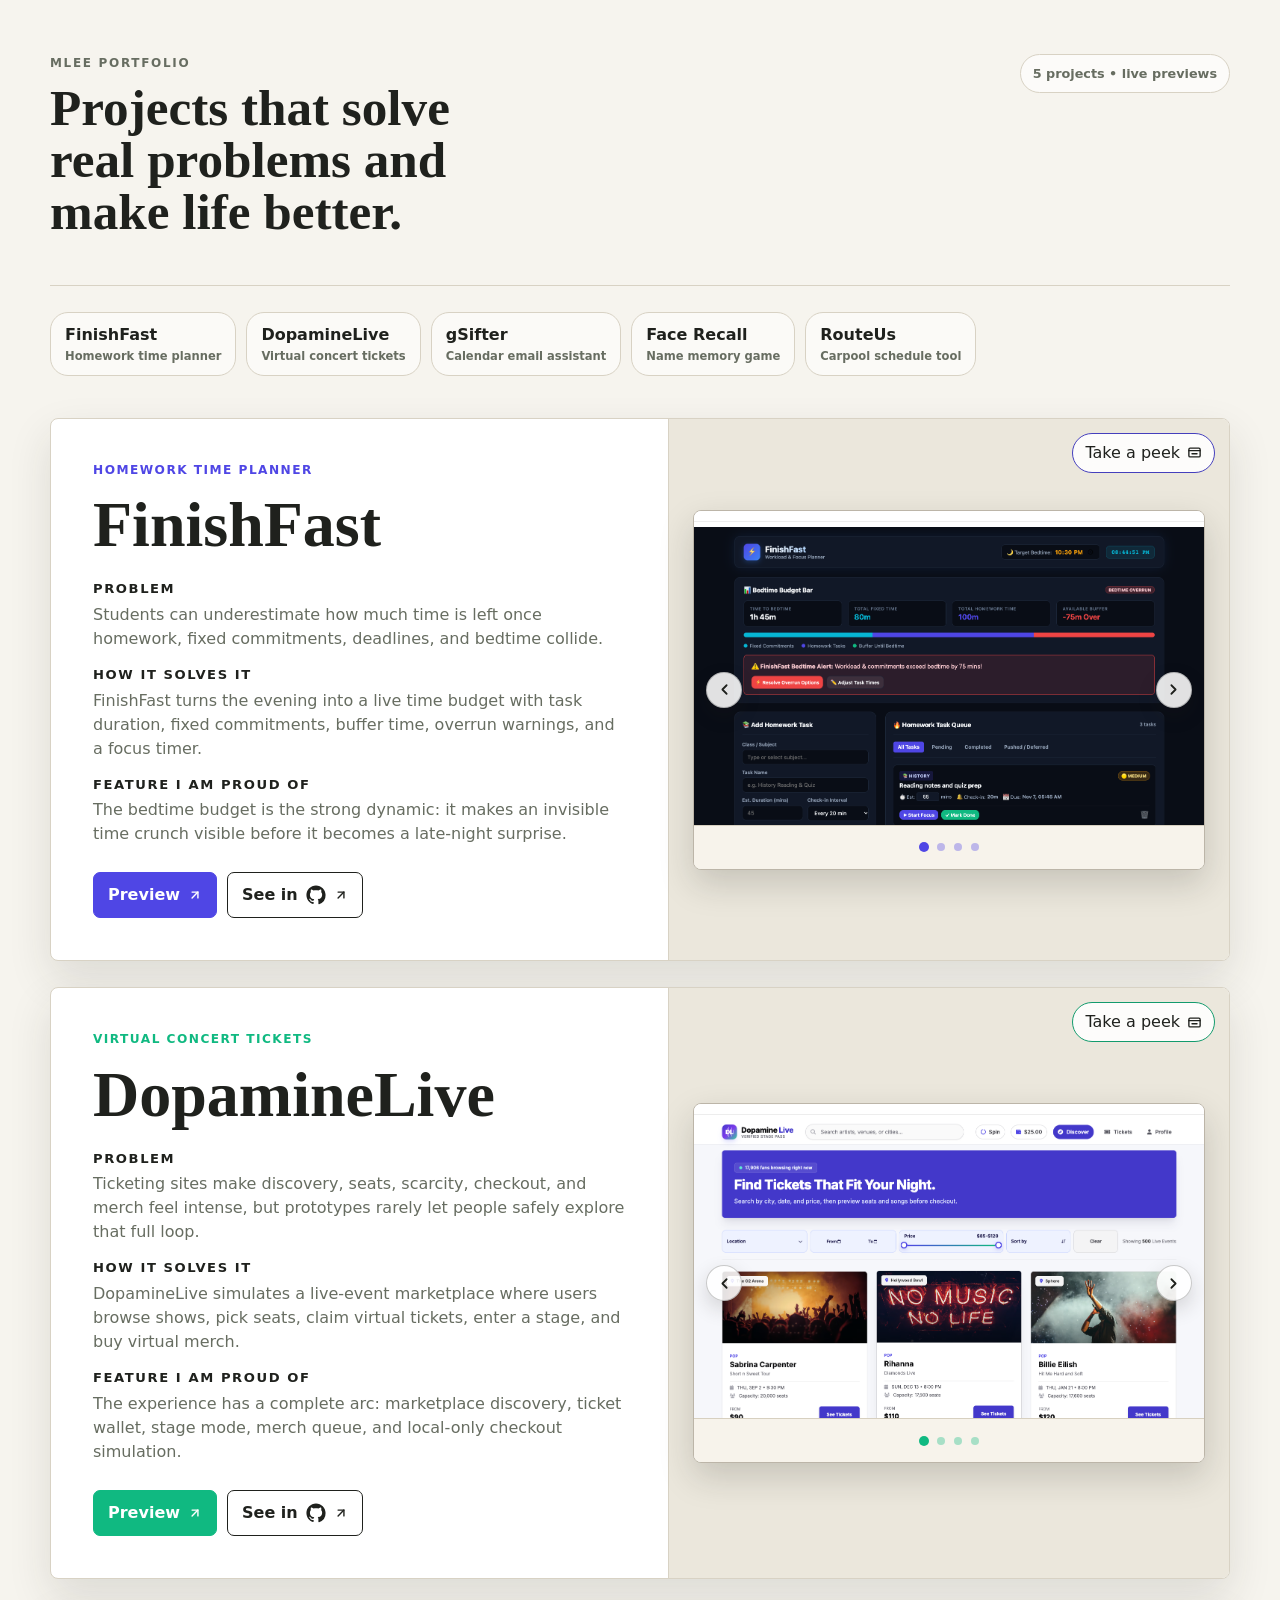
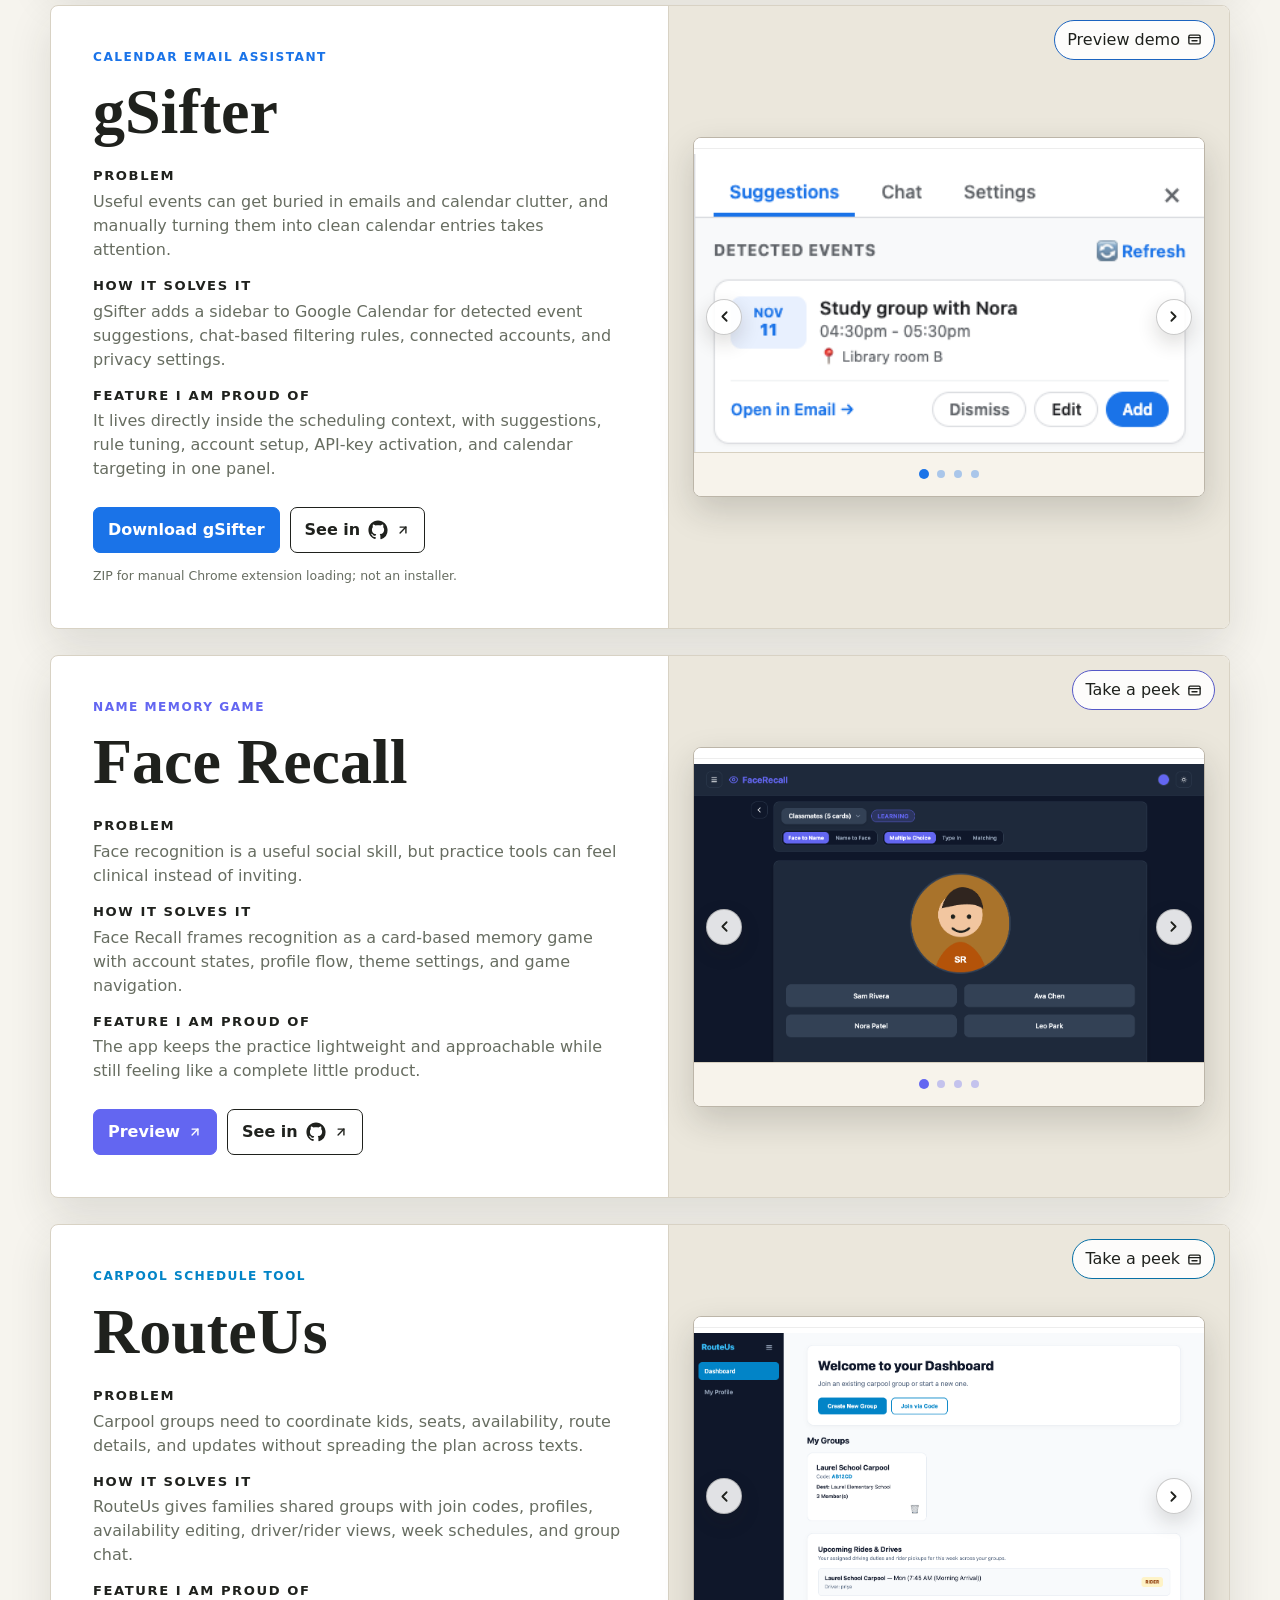
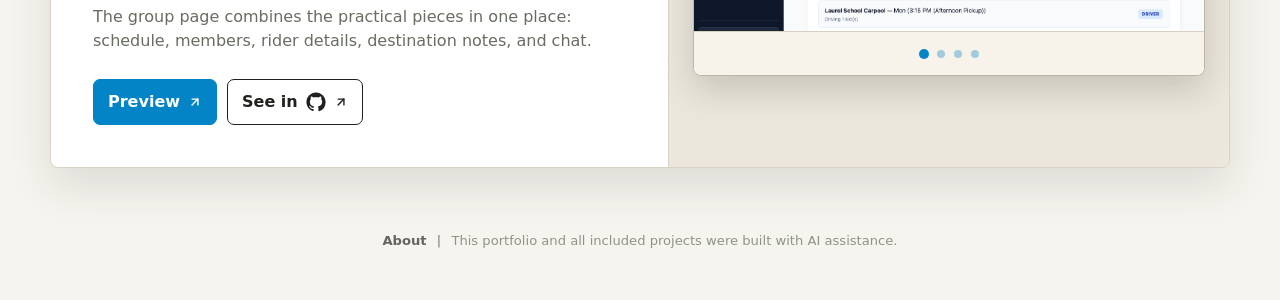
==== commit 7a0ed1e7: "Set all carousels to four images with new stage and edit screenshots" ====
--- a/index.html
+++ b/index.html
@@ -47,10 +47,10 @@
     }
 
     header {
-      padding: 42px 0 34px;
+      padding: 54px 0 46px;
       border-bottom: 1px solid var(--line);
       display: grid;
-      gap: 26px;
+      gap: 34px;
       position: relative;
     }
 
@@ -79,7 +79,7 @@
 
     .site-corner {
       position: absolute;
-      top: 42px;
+      top: 54px;
       right: 0;
       border: 1px solid var(--line);
       border-radius: 999px;
@@ -129,7 +129,7 @@
       display: flex;
       flex-wrap: wrap;
       gap: 10px;
-      padding: 18px 0 34px;
+      padding: 26px 0 42px;
     }
 
     .nav a {
@@ -594,7 +594,7 @@
       }
 
       header {
-        padding-top: 28px;
+        padding-top: 34px;
       }
 
       .site-corner {
@@ -688,7 +688,8 @@
         screenshots: [
           { src: "assets/screenshots/finish-fast-budget.png", alt: "FinishFast bedtime budget and homework queue" },
           { src: "assets/screenshots/finish-fast-overrun-options.png", alt: "FinishFast overrun resolution options" },
-          { src: "assets/screenshots/finish-fast-focus.png", alt: "FinishFast focus timer screen" }
+          { src: "assets/screenshots/finish-fast-focus.png", alt: "FinishFast focus timer screen" },
+          { src: "assets/screenshots/finish-fast-checkin.png", alt: "FinishFast focus check-in prompt" }
         ],
         problem: "Students can underestimate how much time is left once homework, fixed commitments, deadlines, and bedtime collide.",
         solution: "FinishFast turns the evening into a live time budget with task duration, fixed commitments, buffer time, overrun warnings, and a focus timer.",
@@ -708,7 +709,7 @@
           { src: "assets/screenshots/dopamine-live-discover.png", alt: "DopamineLive concert discovery marketplace" },
           { src: "assets/screenshots/dopamine-live-seats.png", alt: "DopamineLive seat selection flow" },
           { src: "assets/screenshots/dopamine-live-checkout.png", alt: "DopamineLive checkout screen" },
-          { src: "assets/screenshots/dopamine-live-profile.png", alt: "DopamineLive profile history screen" }
+          { src: "assets/screenshots/dopamine-live-stage.png", alt: "DopamineLive virtual concert stage view" }
         ],
         problem: "Ticketing sites make discovery, seats, scarcity, checkout, and merch feel intense, but prototypes rarely let people safely explore that full loop.",
         solution: "DopamineLive simulates a live-event marketplace where users browse shows, pick seats, claim virtual tickets, enter a stage, and buy virtual merch.",
@@ -770,6 +771,7 @@
         screenshots: [
           { src: "assets/screenshots/route-us-dashboard.png", alt: "RouteUs dashboard with carpool group" },
           { src: "assets/screenshots/route-us-group.png", alt: "RouteUs group schedule calendar" },
+          { src: "assets/screenshots/route-us-edit.png", alt: "RouteUs carpool group edit details screen" },
           { src: "assets/screenshots/route-us-profile.png", alt: "RouteUs profile settings screen" }
         ],
         problem: "Carpool groups need to coordinate kids, seats, availability, route details, and updates without spreading the plan across texts.",
